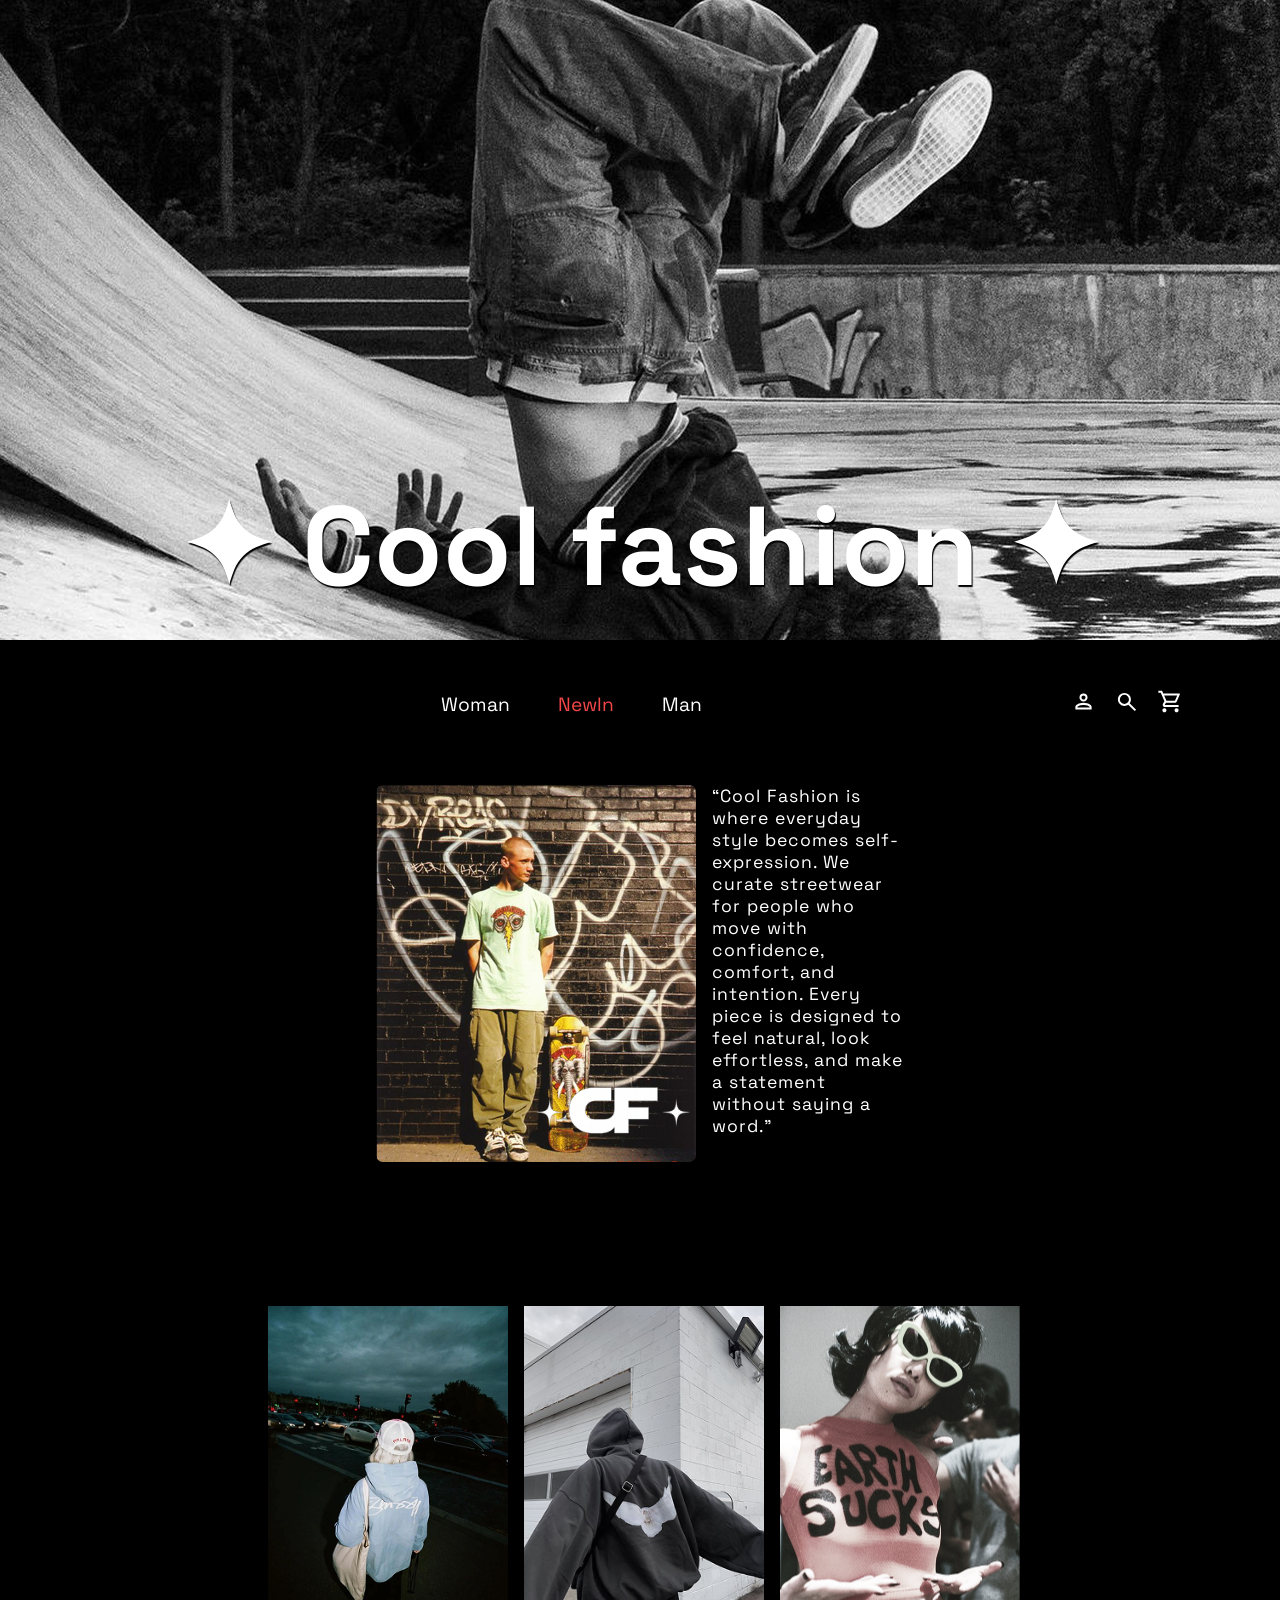
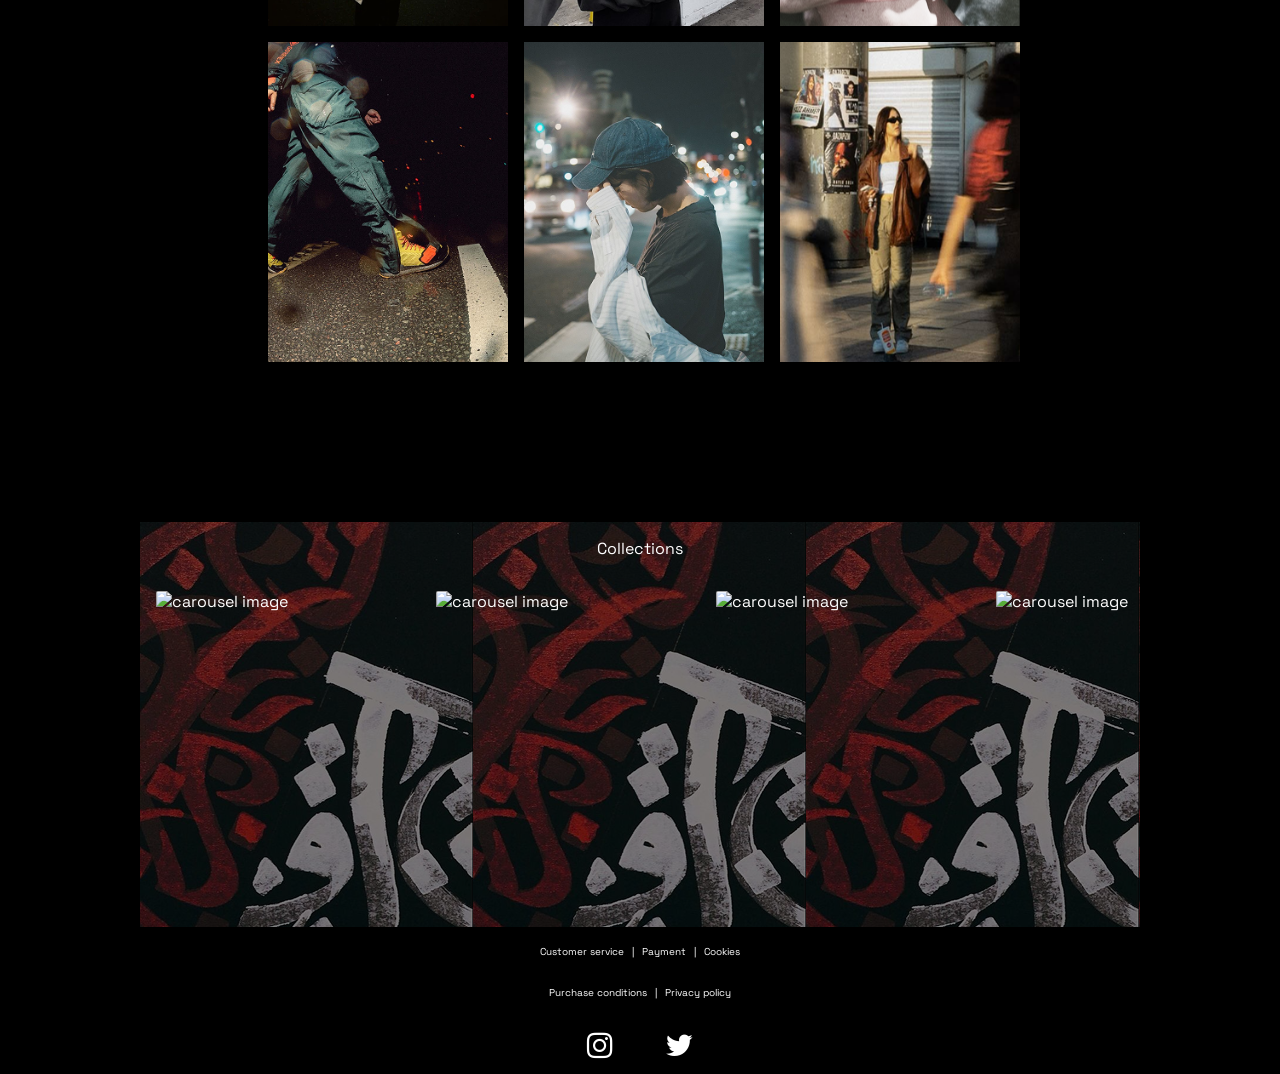
==== html/index.html @ 44884649 "Formating and final fixes" ====
<!doctype html>
<html lang="en">
  <head>
    <meta charset="UTF-8" />
    <meta name="viewport" content="width=device-width, initial-scale=1.0" />
    <link
      href="https://fonts.googleapis.com/css?family=Space Grotesk"
      rel="stylesheet"
    />
    <link
      rel="stylesheet"
      href="https://cdnjs.cloudflare.com/ajax/libs/font-awesome/4.7.0/css/font-awesome.min.css"
    />
    <link
      rel="stylesheet"
      href="https://cdnjs.cloudflare.com/ajax/libs/font-awesome/4.7.0/css/font-awesome.min.css"
    />
    <link rel="stylesheet" href="../Css/styles.css" />
    <link rel="stylesheet" href="/Css/cart.css" />
    <link rel="stylesheet" href="../Css/searchbar.css" />
    <link rel="stylesheet" href="../Css/navbarStyle.css" />
    <link rel="icon" type="image/x-icon" href="/imges/logoPage.png" />
    <script src="/js/cart.js" type="module"></script>
    <script src="../js/index.js" type="module"></script>
    <title>Cool fashion</title>
    <script src="../js/search.js" type="module"></script>
    <script src="../js/api.js" type="module"></script>
  </head>

  <body>
    <header>
      <div id="headerContainer">
        <img id="headerImg" src="../imges/image 1.png" alt="" />
        <h1>✦ Cool fashion ✦</h1>
      </div>

      <nav class="navbar">
        <div class="nav-header">
          <!--Ikonen för hamburgermeny-->
          <div class="hamburger" id="hamburger">
            <span class="bar"></span>
            <span class="bar"></span>
            <span class="bar"></span>
          </div>
        </div>

        <ul class="nav-menu" id="navMenu">
          <li><a href="#" class="nav-link" id="womanLink">Woman</a></li>
          <li><a href="#" class="nav-link" id="new-in">NewIn</a></li>
          <li><a href="#" class="nav-link" id="manLink">Man</a></li>
        
        <!--Ikoner och länkar för desktop-->
        <div class="nav-desktop">
          <a href="loginPage.html"><img src="../imges/person.svg" /></a>
          <a id="search-btn"><img src="../imges/search.svg" /></a>
          <a href="#"
            ><img id="desktop-cart" src="../imges/shopping_cart.svg"
          /></a>
        </div>

        <!--Ikoner och länkar för hamburgermeny-->
        <div class="nav-img">
          <img src="../imges/person.svg" alt="" />
          <li class="nav-item">
            <a href="loginPage.html" class="nav-link">My Account</a>
          </li>
        </div>
        <div id="search-btn-menu" class="nav-img">
          <img src="../imges/search.svg" alt="" />
          <li class="nav-item"><a href="#" class="nav-link">Search</a></li>
        </div>
        <div id="cart" class="nav-img">
          <img src="../imges/shopping_cart.svg" alt="" />
          <li class="nav-item"><a href="#" class="nav-link">Shop</a></li>
        </div>
        </ul>

        <!-- Dropdown-navigering meny (woman) -->
        <div class="dropdown-panel" id="womanDropdown">
          <button class="dropdown-close" aria-label="Stäng">✕</button>

          <div class="dropdown-columns">
            <div class="dropdown-col">
              <h4>Clothes</h4>
              <ul>
                <li><a href="category.html">T-Shirt</a></li>
                <li><a href="#"></a>Pants</li>
                <li><a href="#"></a>Sweatshirt</li>
                <li><a href="#"></a>Hoodie</li>
              </ul>
            </div>
            <div class="dropdown-col">
              <h4>Shoes</h4>
              <ul>
                <li><a href="#"></a>Boots</li>
                <li><a href="#"></a>Sneakers</li>
                <li><a href="#"></a>Loafers</li>
              </ul>
            </div>
            <div class="dropdown-col">
              <h4>Accessories</h4>
              <ul>
                <li><a href="#"></a>Headwear</li>
                <li><a href="#"></a>Bags</li>
                <li><a href="#"></a>Jewelry</li>
              </ul>
            </div>
          </div>
          <!-- Bild i dropdown -->
          <img class="dropdown-image" src="../imges/nav-woman.png" alt="" />
        </div>

        <!-- Dropdown-navigering meny (man) -->
        <div class="dropdown-panel" id="manDropdown">
          <button class="dropdown-close" aria-label="Stäng">✕</button>

          <div class="dropdown-columns">
            <div class="dropdown-col">
              <h4>Clothes</h4>
              <ul>
                <li><a href="/html/category.html">T-Shirt</a></li>
                <li><a href="#"></a>Pants</li>
                <li><a href="#"></a>Sweatshirt</li>
                <li><a href="#"></a>Hoodie</li>
              </ul>
            </div>
            <div class="dropdown-col">
              <h4>Shoes</h4>
              <ul>
                <li><a href="#"></a>Boots</li>
                <li><a href="#"></a>Sneakers</li>
                <li><a href="#"></a>Loafers</li>
              </ul>
            </div>
            <div class="dropdown-col">
              <h4>Accessories</h4>
              <ul>
                <li><a href="#"></a>Headwear</li>
                <li><a href="#"></a>Bags</li>
                <li><a href="#"></a>Jewelry</li>
              </ul>
            </div>
          </div>
          <!-- Bild i dropdown -->
          <img class="dropdown-image" src="../imges/nav-man.png" alt="" />
        </div>
      </nav>
    </header>
    <section id="cart-section">
      <div id="cart-continer">
        <button id="exit-cart">X</button>
        <div id="cart-content"></div>
        <button id="checkoutBtn">
          <a href="./shoppingcart.html">Checkout</a>
        </button>
      </div>
    </section>
    <main>
      <div id="search-modal">
        <button id="close-btn">
          <svg
            xmlns="http://www.w3.org/2000/svg"
            height="24px"
            viewBox="0 -960 960 960"
            width="24px"
            fill="#D9D9D9"
          >
            <path
              d="m256-200-56-56 224-224-224-224 56-56 224 224 224-224 56 56-224 224 224 224-56 56-224-224-224 224Z"
            />
          </svg>
        </button>
        <div id="logo-wrapper">
          <img
            id="logo1-search-img"
            src="../imges/ChatGPT Image 23 jan. 2026 12_25_24 1.png"
            alt=""
          />
          <img
            id="logo2-search-img"
            src="../imges/ChatGPT Image 23 jan. 2026 12_25_24 1.png"
            alt=""
          />
        </div>
        <div id="searchbar-container">
          <img id="search-img" src="../imges/image 33 (1).png" alt="" />
          <input id="searchbar" />
          <div id="search-result-container">
            <ul id="categorie-ul">
              <li><a href="#">T-shirt</a></li>
              <li><a href="#">Hoodie</a></li>
              <li><a href="#">Pants</a></li>
              <li><a href="#">Accessories</a></li>
              <li><a href="#">Jeans</a></li>
              <li><a href="#">Shoes</a></li>
              <li>
                <a id="search-result" href="productPage.html">Cargo Pants</a>
              </li>
            </ul>
            <ul id="api-search-results"></ul>
          </div>
        </div>
        <div id="modal-products">
          <div id="trending-product">
            <p>Trending Products</p>
            <img class="modal-img" src="../imges/Group.png" alt="" />
            <img class="modal-img" src="../imges/Group-6.png" alt="" />
          </div>
          <div id="recent-product">
            <p>Recently Viewed</p>
            <img class="modal-img" src="../imges/Group-10.png" alt="" />
            <img class="modal-img" src="../imges/Group-3.png" alt="" />
          </div>
        </div>
      </div>
      <section id="hero">
        <div id="hero-image">
          <div id="crop">
            <img src="../imges/Hero-image.png" alt="Hero Image" />
            <img
              id="accent-img"
              src="../imges/ChatGPT Image 23 jan. 2026 12_25_24 1.png"
              alt="Hero Image"
            />
          </div>
        </div>
        <div id="hero-text">
          <p>
            “Cool Fashion is where everyday style becomes self-expression. We
            curate streetwear for people who move with confidence, comfort, and
            intention. Every piece is designed to feel natural, look effortless,
            and make a statement without saying a word.”
          </p>
        </div>
      </section>
      <section id="main">
        <div id="bentoContainer">
          <img
            class="bentoImg"
            src="../imges/Group-10.png"
            alt=""
            style="grid-area: box-1"
          />
          <img
            class="bentoImg"
            src="../imges/Group-3.png"
            alt=""
            style="grid-area: box-3"
          />
          <img
            class="bentoImg"
            src="../imges/image 33 (1).png"
            alt=""
            style="grid-area: box-4"
          />
          <img
            class="bentoImg"
            src="../imges/Group-13.png"
            alt=""
            style="grid-area: box-5"
          />
          <img
            class="bentoImg"
            src="../imges/Group-6.png"
            alt=""
            style="grid-area: box-6"
          />
          <img
            class="bentoImg"
            src="../imges/Group-7.png"
            alt=""
            style="grid-area: box-7"
          />
        </div>
      </section>
    </main>
    <footer>
      <!-- karusell -->
      <div class="carousel">
        <p>Collections</p>
        <div class="carousel-gallery">
          <div class="carousel-item">
            <div>
              <img src="../imges/group-4.png" alt="carousel image" />
            </div>
          </div>
          <div class="carousel-item">
            <div>
              <img src="../imges/group-5.png" alt="carousel image" />
            </div>
          </div>
          <div class="carousel-item">
            <div>
              <img src="../imges/group-6.png" alt="carousel image" />
            </div>
          </div>
          <div class="carousel-item">
            <div>
              <img src="../imges/group-7.png" alt="carousel image" />
            </div>
          </div>
          <div class="carousel-item">
            <div>
              <img src="../imges/group-8.png" alt="carousel image" />
            </div>
          </div>
        </div>
      </div>
      <footer>
      <div id="footer-list">
        <ul>
          <li>Customer service</li>
          <p>|</p>
          <li>Payment</li>
          <p>|</p>
          <li>Cookies</li>
        </ul>
        <ul>
          <li>Purchase conditions</li>
          <p>|</p>
          <li>Privacy policy</li>
        </ul>
      </div>
      <div id="social-media">
        <button class="social-media-btn">
          <i class="fa fa-instagram"></i>
        </button>
        <button class="social-media-btn">
          <i class="fa fa-twitter"></i>
        </button>
      </div>
    </footer>
  </body>
</html>
---- Css/styles.css ----
@import url('https://fonts.googleapis.com/css2?family=Fira+Code:wght@400;700&display=swap');

* {
    font-family: space grotesk; 
}

:root {
  --bgColor: black;
  --primaryColor: white;
}

* {
    font-family: space grotesk; 
}

body {
  margin: 0;
  width: 100%;
  color: var(--primaryColor);
  background-color: var(--bgColor);
  overflow-x: hidden
}

#hero {
  margin-bottom: 4rem;
  display: flex;
  width: 100%;

  align-items: start;
  justify-content: center;
  gap: 1rem;
  padding-top: 2rem;
}
#headerImg {
  width: 100%;
  height: 20rem;
  box-sizing: border-box;
  object-fit: cover;
  display: block;
}
#headerContainer {
  margin-bottom: 1rem;
  width: 100%;
  position: relative;
  text-align: center;
}
#headerContainer > h1 {
  width: 100%;
  position: absolute;
  top: 16rem;
  left: 50%;
  transform: translate(-50%);
  font-size: 2em;
  text-shadow: 1px 2px 1px black;
  color: var(--primaryColor);
}

#headerContainer > a h1 {
  width: 100%;
  position: absolute;
  top: 16rem;
  left: 50%;
  transform: translate(-50%);
  font-size: 2em;
  text-shadow: 1px 2px 1px black;
  color: var(--primaryColor);
  cursor: pointer;
} 

#main {
  display: flex;
  justify-content: center;
  margin-bottom: 2rem;
}

#hero-image {
  display: inline-block;
}

#crop {
  position: relative;
  width: 9rem;

  overflow: hidden;
  border-radius: 7px;
}

#hero-image img {
  width: 100%;
  display: block;
}

#bentoContainer {
  margin-top: 5rem;
  margin-bottom: 5rem;
  display: grid;
  grid-template-columns: 1fr 1fr;

  gap: 1rem;
  grid-template-areas:
    "box-1 box-3"
    "box-4 box-5"
    "box-6 box-7";
  overflow: hidden;
  padding-left: 0.5rem;
}
.bentoImg {
  width: 10rem;
  height: 15rem;
  object-fit: cover;
}

#accent-img {
  position: absolute;
  top: 60%;
  left: 24%;
}

#hero-text {
  padding: 0;
  margin: 0;
  width: 9rem;
}

#hero-text p {
  padding: 0;
  margin: 0;
  font-size: 0.7rem;
}

footer {
  font-family: "Space Grotesk";
}

.carousel {
  max-width: 871px;
  background-image: url(/imges/image\ 65.png);
  object-fit: fill;
  background-size: fill;
  background-color: grey;
  background-blend-mode: multiply;
  align-content: center;
  align-items: center;
  padding: 0;
  margin-top: 3rem;
}

.carousel p {
  display: flex;
  justify-content: center;
  gap: 10px;
  cursor: pointer;
}
/* bild-karusell*/
.carousel-gallery {
  padding: 1rem;
  display: grid;
  grid-template-columns: repeat(25, 170px);
  grid-column-gap: 0.5rem;
  overflow-x: scroll;
  scrollbar-width: thin;
  scrollbar-color: var(--primaryColor) transparent;
  

  height: 100%;
  scroll-snap-type: both mandatory;
}


.carousel-item {
  scroll-snap-align: center; /* centrerar bild */
  display: inline-block;
}

.carousel-item img {
  border-radius: 2px;
  width: 150px;
  height: 200px;

}

#footer-list ul {
  display: flex;
  list-style: none;
  font-size: 10px;
  justify-content: center;
  align-items: center;
  gap: 0.5rem;
  margin: 0.5rem;
  padding: 0;
  cursor: pointer;
}

#social-media {
  display: flex;
  justify-content: center;
  align-items: center;
  gap: 2.5rem;
  padding: 0;
  margin: 0.5rem;
}

#social-media ul {
  display: flex;
  list-style: none;
  gap: 5rem;
}

.social-media-btn {
  font-size: 30px;
  background-color: black;
  border: none;
  cursor: pointer;
}

.fa.fa-instagram {
  color: white;
  background: black;
}

.fa.fa-twitter {
  color: white;
  background: black;
}
@media screen and (min-width: 376px) {
  
  #bentoContainer {
    margin-top: 5rem;
    display: grid;
    max-width: 375px;
  }
  #crop {
    width: 12rem;
  }

  #hero-text {
    width: 10rem;
  }

  #hero-text p {
    font-size: 0.9rem;
  }
}
@media screen and (min-width: 667px) {
   
  #bentoContainer {
    grid-template-columns: 1fr 1fr 1fr;
    max-width: 771px;
    gap: 1rem;
    grid-template-areas:
      "box-1 box-3 box-4"
      "box-5 box-6 box-7";
  }
  #headerImg {
  
  height: 25rem;
  
}
  #crop {
    width: 20rem;
  }

  #hero-text {
    width: 12rem;
  }

  #hero-text p {
    font-size: 1.1rem;
    letter-spacing: 1px;
  }
  #hero {
    align-items: start;
  }
  #headerContainer > h1 {
    font-size: 3em;
    top: 18rem;
    
  }
   #headerContainer > a h1 {
    font-size: 3em;
    top: 18rem;
    
  }
  .carousel-gallery {
  
  grid-template-columns: repeat(25, 17rem);
  grid-template-rows: 20rem;

}
.carousel {
  max-width: 1000px;
}
.carousel-item img {
  width:15rem;
  height: 19rem;
  
}
.bentoImg{
        width:15rem;
        height: 20rem;
    }

}

@media screen and (min-width: 875px) {
    #headerContainer > h1 {
    
    top: 25rem;
    font-size: 7rem;
    
  }
   #headerContainer > a h1 {
    
    top: 30rem;
    
  }
  #headerImg {
  height: 40rem;
  
}
  footer {
    display: flex;
    flex-direction: column;
    align-items: center;
  }
}
---- Css/cart.css ----
:root {
  --bgColor: black;
  --primaryColor: white;
  --greenBtnColor: rgb(68, 255, 0);
}
#cart-section{
    display: flex;
    position: relative;
    justify-content: end;
    width: 100%;
    padding-right: 1rem;
    box-sizing: border-box;
    margin: 0;
    color: black;
}
#cart-continer{
    color: black;
    display: none;
    gap: 1rem;
    border-radius: 7px;
    flex-direction: column;
    position: absolute;
    width: 50%;
    min-width: 250px;
    max-width: 277px;
    
    background-color: var(--primaryColor);
    z-index: 1;
    padding: 0.5rem;
    box-sizing: border-box;
}
#exit-cart{
    display: flex;
    color: black;
    border: none;
    width: 1.5rem;
    height: 1.5rem;
    border-radius: 50%;
    align-self: end;
    align-items: center;
    justify-content: center;
    background-color: transparent;
}
#exit-cart:hover{
    background-color: rgba(0, 0, 0, 0.103);
}
#checkoutBtn:hover{
   background-color: rgba(0, 0, 0, 0.144); 
}
#checkoutBtn{
    align-self: center;
    width: 10rem;
    height: 2rem;
    border-radius: 7px;
    border: none;
    color: black;

}
#cart-content{
    display: flex;
    flex-direction: column;
    min-height: 6rem;
    width: 100%;
    color: black;
    padding: 1rem 0rem;
    box-sizing: border-box;
    border-top: 1px solid var(--bgColor);
    border-bottom: 1px solid var(--bgColor);
    align-items: center;
    max-height: 367px;
    overflow-y: scroll;
}
.item-continer{
    color: black;
    flex-direction: row;
    padding: 0.5rem;
    width: 90%;
    color: black;
    box-sizing: border-box;
    align-items: center;
    gap: 0.5rem;
    border-bottom: 1px solid black;
}
.delete-item{
    color: black;
    margin-left: auto;
}
.item-title{
    color: black;
    width: 77px;
    font-family: 'Times New Roman', Times, serif;
}
.item-price{
    color: black;
    font-family: 'Times New Roman', Times, serif;
}
.item-img{
    width: 2rem;
    border-radius: 2px;
}
---- Css/searchbar.css ----
input:focus {
  outline: none;
}

#searchbar-container {
  display: flex;
  width: 100%;
  max-width: 600px;
  margin: 0 auto;
  justify-content: center;
  box-sizing: border-box;
  overflow: hidden;
}

#searchbar {
  width: 60%;
  box-sizing: border-box;
  padding: 5px;
  font-size: 16px;
  border: 1px solid #ccc;
  border-radius: 4px;
  box-shadow: 0 12px 12px rgba(0, 0, 0, 0.1);
}

#search-modal {
  position: absolute;
  box-sizing: border-box;
  top: 315px;
  left: 0;
  width: 100%;
  height: 700px;
  background-color: black;
  box-shadow: 0 4px 12px rgba(0, 0, 0, 0.1);
  z-index: 100;
  display: none;
  border-radius: 8px;
  overflow: hidden;
}

#search-modal.show {
  display: block;
}

.modal-img {
  width: 11rem;
  box-shadow: 0 4px 12px rgba(0, 0, 0, 0.1);
}

#modal-products {
  display: flex;
  gap: 2rem;
  justify-content: center;
}

#trending-product,
#recent-product {
  display: flex;
  flex-direction: column;
  align-items: center;
  justify-content: center;
  gap: 2rem;
  width: 14rem;
}

#trending-product p,
#recent-product p {
  margin-bottom: 0;
  font-size: 1.3rem;
}

#search-btn {
  z-index: 101;
  background-color: transparent;
  border: 1px solid transparent;
}

#search-btn img {
  width: 1.6rem;
}

#search-result-container {
  position: absolute;
  margin-top: 30px;
  border: 1px solid rgba(0, 0, 0, 0.1);
  width: 60%;
  max-width: 359px;
  backdrop-filter: blur(10px);
}

#categorie-ul,
#api-search-results {
  margin: 0;
  padding: 0;
  list-style-type: none;
}

#categorie-ul li {
  display: none;
}

#categorie-ul li a,
#api-search-results li a {
  margin-top: -2px;
  padding: 0.5rem;
  text-decoration: none;
  font-size: 1rem;
  color: white;
  display: block;
  box-sizing: border-box;
}

#search-img {
  position: absolute;
  box-sizing: border-box;
  top: 0;
  z-index: -1;
  max-width: 467px;
  opacity: 0.3;
}

#logo-wrapper {
  position: relative;
  max-width: 1000px; /* Samma bredd som din huvudlayout */
  margin: 0 auto;
}

#logo1-search-img {
  position: absolute;
  left: 800px;
  top: 200px;
}

#logo2-search-img {
  position: absolute;
  right: 800px;
  top: 200px;
}

#close-btn {
  background-color: transparent;
  border: 1px solid transparent;
  border-radius: 25px;
  font-size: 2rem;
}

@media screen and (min-width: 376px) {
}

@media screen and (min-width: 667px) {
  #search-modal {
    top: 400px;
  }
}

@media screen and (min-width: 875px) {
  #search-modal {
    top: 600px;
  }
}

@media (max-width: 1024px) {
  #recent-product {
    display: none;
  }
}
---- Css/navbarStyle.css ----
/* --- NAVBAR --- */
.navbar {
   display: flex;
   flex-direction: column;
   align-items: flex-start;
   background-color: black;
   color: white;
   position: relative; 
} 

.nav-header {
    width: 100%;
    display: flex;
    justify-content: space-between;
    align-items: center;
}

/* --- HAMBURGER ---*/
.hamburger {
    display: flex;
    flex-direction: column;
    cursor: pointer;
    z-index: 50;
    padding: 8px;
    width: 40px;
    height: 40px;
    justify-content: center;
    align-items: flex-start;
    margin-bottom: 2rem;
}

.bar {
    width: 25px;
    height: 3px;
    background-color: white;
    margin: 4px 0;
    transition: 0.3s;
}

/*linjerna i ham-ikonen roterar och 
bildar ett kryss när man klickar */
.hamburger.active .bar:nth-child(1) { 
    transform: translateY(11px) rotate(45deg); 
}
.hamburger.active .bar:nth-child(2) { 
    opacity: 0; /*Linjen döljs*/
}
.hamburger.active .bar:nth-child(3) { 
    transform: translateY(-11px) rotate(-45deg); 
}

/* --- Mobile Nav Meny --- */
.nav-menu {
    position: absolute;
    top: 30%;
    left: 0;
    z-index: 100;
    height: 35vh; 
    max-width: 200px; 
    
    background-color: rgba(0, 0, 0, 0.95);
    display: flex;
    flex-direction: column;
    align-items: flex-start;

    padding: 1.5rem 1rem;
    gap: 1rem;
    transform: translateX(-100%);
    opacity: 0;
    transition: transform 0.4s ease, opacity 0.4s ease;
    pointer-events: none;
}

/*Växla mellan dold och synlig meny*/
.nav-menu.active {
    transform: translateX(0);
    opacity: 1;
    pointer-events: all;
}

li {
    list-style: none;
    font-family: 'Space Grotesk', sans-serif;
}

#new-in {
    color: rgb(245, 71, 71);
}

.nav-link {
    color: white;
    text-decoration: none;
    font-size: 0.9rem;
    display: block;
}

/* Ikoner mobil */
.nav-img {
    display: flex;
    width: 100%;
    height: auto;
    gap: 0.5rem;
}

/* Ikoner desktop - dold på mobil */
.nav-desktop {
    display: none;
}

/* ===================== DROPDOWN PANEL ===================== */
.dropdown-panel {
    display: none; 
    position: absolute;
    top: 85%;
    background-color: black;
    border: 1.5px solid #333;
    z-index: 200;
    padding: 1.8rem 2.5rem;
    opacity: 0;
    pointer-events: none;
    transition: transform 0.3s ease, opacity 0.3s ease;
}

.dropdown-panel.open {
    opacity: 1;
    pointer-events: all;
}

.dropdown-close {
    position: absolute;
    top: 1rem;
    left: 1rem;
    background-color: black;
    border: none;
    color: white;
    font-size: 1.2rem;
    cursor: pointer;
    line-height: 1;
    padding: 0.2rem 0.4rem;
}

.dropdown-close:hover { 
    color: red;
    background-color: black;
}

.dropdown-columns {
    display: flex;
    font-family: 'Space Grotesk', sans-serif;
}

.dropdown-col h4 {
    font-size: 0.85rem;
    font-weight: 600;
    margin-bottom: 0.8rem;
    text-transform: uppercase;
    color: #fff;
    cursor: pointer;
}

.dropdown-col ul {
    list-style: none;
    display: flex;
    flex-direction: column;
    gap: 0.4rem;
    cursor: pointer;
}

.dropdown-col ul li a {
    color: #ccc;
    text-decoration: none;
    font-size: 0.85rem;
    transition: color 0.2s;
}

.dropdown-col ul li a:hover { 
    color: white; 
}

/* Bild i dropdown */
.dropdown-image {
    margin-left: auto;
    width: 200px;
    height: 180px;
    width: fit-content;
    object-position: top;
}

@media screen and (min-width: 667px) {
    .navbar {
        flex-direction: row;
        justify-content: space-between;
        align-items: center;
        padding: 1rem 2rem;
        position: relative; /*för dropdown*/
    }

    .hamburger {
        display: none;
    }

    /*Nollställer värden från mobil-version. Nödvändigt!*/
    .nav-menu {
        position: static;
        top: auto;
        left: auto;
        height: auto;
        width: auto;
        max-width: none;
        padding: 0;
        gap: 1.3rem;
        transform: none;
        opacity: 1;
        pointer-events: all;
        flex-direction: row;
        align-items: center;
        background: transparent;;
    }

    .nav-link {
        font-size: 1.1rem;
    }

    .nav-link:hover {
        background-color: grey;
        border-radius: 10%;
        padding: 0.01rem;
    }

    .dropdown-panel {
        display: flex;  
        align-items: flex-start;
        left: 8%;
        transform: translateY(-50%); 
        width: 550px;
    }

    /* NYTTT För att behålla panelen i rätt storlek 
    vid responsivitet*/
     .dropdown-panel.open {
        transform: translateY(-2%) translateX(-0%);
    }

    /* Bild i dropdown */
    .dropdown-image {
      height: 150px;
      width: fit-content;
    }

    /* Woman-länken markeras när dropdown är öppen */
    .nav-link.woman-active {
        text-decoration: underline;
        text-underline-offset: 4px;
    }
      
    .nav-desktop {
        display: flex;
        margin-left: 25vw;
        margin-right: 5vw;
        gap: 1rem;
    }

    a img {
        width: 27px;
    }

    a img:hover {
        cursor: pointer;
        background-color: grey;
        border-radius: 40%;
    }
    
    .nav-img {
        display: none;    
    }
}

    @media screen and (min-width: 992px) {

    .nav-menu { 
        gap: 3rem; 
    }

    .nav-link {
        font-size: 1.2rem;
        transition: color 0.3s ease;
    }

    .dropdown-panel {
        left: 50%;
        width: 700px;        /* fast bredd */
        max-width: 700px;    /* slutar växa här */
        transform: translateX(-50%) translateY(-10px);
    }

    .dropdown-panel.open {
        transform: translateX(-50%) translateY(0);
    }
}
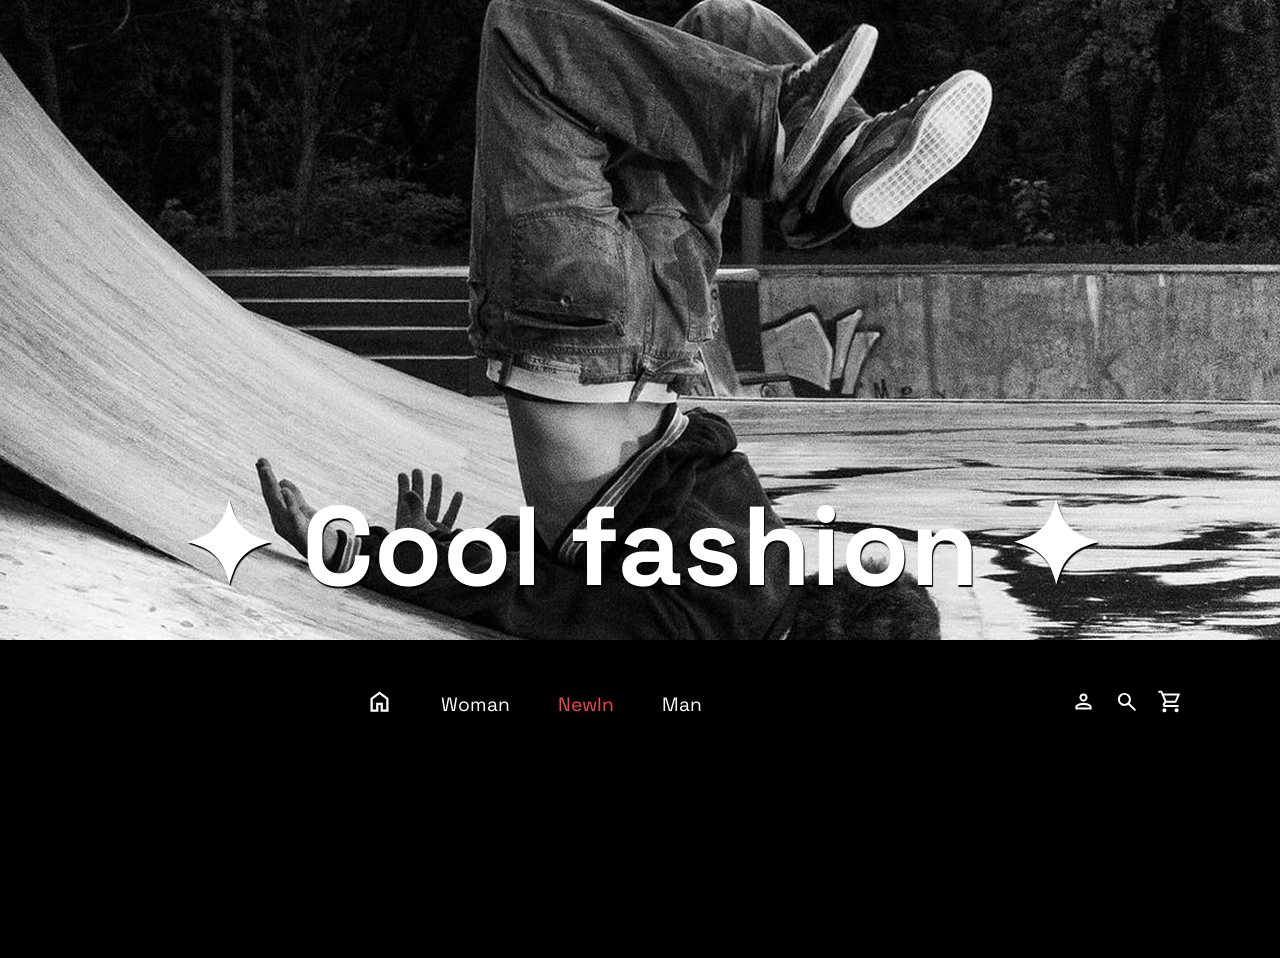
==== commit 41075258: "getting updates" ====
--- a/html/index.html
+++ b/html/index.html
@@ -34,6 +34,161 @@
         <h1>✦ Cool fashion ✦</h1>
       </div>
 
+        <nav class="navbar">
+             <div class="nav-header">
+                  <!--Ikonen för hamburgermeny-->
+                 <div class="hamburger" id="hamburger">
+                     <span class="bar"></span>
+                     <span class="bar"></span>
+                     <span class="bar"></span>
+                 </div>
+             </div>
+
+             <ul class="nav-menu" id="navMenu">
+                <a href="index.html"><img src="../imges/home.svg"></a>
+                 <li><a href="#" class="nav-link" id="womanLink">Woman</a></li>
+                 <li><a href="#" class="nav-link" id="new-in">NewIn</a></li>
+                 <li><a href="#" class="nav-link" id="manLink">Man</a></li>
+
+                 <!--Ikoner och länkar för desktop-->
+                 <div class="nav-desktop">
+
+                     <a href="loginPage.html"><img src="../imges/person.svg"></a>                                    
+                     <a id="search-btn"><img src="../imges/search.svg"></a>
+                     <a href="#"><img id = "desktop-cart" src="../imges/shopping_cart.svg"></a>
+                 </div>
+
+                 <!--Ikoner och länkar för hamburgermeny-->
+                 <div class="nav-img">
+                     <img src="../imges/person.svg" alt="">
+                     <li class="nav-item"><a href="loginPage.html" class="nav-link">My Account</a></li>
+                 </div>
+                 <div id="search-btn-menu" class="nav-img">
+                     <img src="../imges/search.svg" alt="">
+                     <li class="nav-item"><a href="#" class="nav-link">Search</a></li>
+                 </div>
+                 <div id="cart" class="nav-img">
+                     <img src="../imges/shopping_cart.svg" alt="">
+                     <li class="nav-item"><a href="#" class="nav-link">Shop</a></li>
+                 </div>
+             </ul>
+
+             <!-- Dropdown-navigering meny (woman) -->
+             <div class="dropdown-panel" id="womanDropdown">
+                 <button class="dropdown-close" aria-label="Stäng">✕</button>
+
+                 <div class="dropdown-columns">
+                     <div class="dropdown-col">
+                         <h4>Clothes</h4>
+                         <ul>
+                             <li><a href="#""></a>T-Shirt</li>
+                             <li><a href="#"></a>Pants</li>
+                             <li><a href="#"></a>Sweatshirt</li>
+                             <li><a href="#"></a>Hoodie</li>
+                         </ul>
+                     </div>
+                     <div class="dropdown-col">
+                         <h4>Shoes</h4>
+                         <ul>
+                             <li><a href="#"></a>Boots</li>
+                             <li><a href="#"></a>Sneakers</li>
+                             <li><a href="#"></a>Loafers</li>
+                         </ul>
+                     </div>
+                     <div class="dropdown-col">
+                         <h4>Accessories</h4>
+                         <ul>
+                             <li><a href="#"></a>Headwear</li>
+                             <li><a href="#"></a>Bags</li>
+                             <li><a href="#"></a>Jewelry</li>
+                         </ul>
+                     </div>
+                 </div>
+                 <!-- Bild i dropdown -->
+                 <img class="dropdown-image" src="../imges/nav-woman.png" alt="">
+             </div>
+
+             <!-- Dropdown-navigering meny (man) -->
+             <div class="dropdown-panel" id="manDropdown">
+                 <button class="dropdown-close" aria-label="Stäng">✕</button>
+
+                 <div class="dropdown-columns">
+                     <div class="dropdown-col">
+                         <h4>Clothes</h4>
+                         <ul>
+                             <li><a href="category.html">T-Shirt</a></li>
+                             <li><a href="#"></a>Pants</li>
+                             <li><a href="#"></a>Sweatshirt</li>
+                             <li><a href="#"></a>Hoodie</li>
+                         </ul>
+                     </div>
+                     <div class="dropdown-col">
+                         <h4>Shoes</h4>
+                         <ul>
+                             <li><a href="#"></a>Boots</li>
+                             <li><a href="#"></a>Sneakers</li>
+                             <li><a href="#"></a>Loafers</li>
+                         </ul>
+                     </div>
+                     <div class="dropdown-col">
+                         <h4>Accessories</h4>
+                         <ul>
+                             <li><a href="#"></a>Headwear</li>
+                             <li><a href="#"></a>Bags</li>
+                             <li><a href="#"></a>Jewelry</li>
+                         </ul>
+                     </div>
+                 </div>
+                 <!-- Bild i dropdown -->
+                 <img class="dropdown-image" src="../imges/nav-man.png" alt="">
+             </div>
+         </div>
+     </nav>   
+ </header>
+ <section id="cart-section">
+    <div id="cart-continer">
+    <button id="exit-cart">X</button>
+    <div id="cart-content">
+
+    </div>
+    <button id="checkoutBtn">Checkout</button>
+    </div>
+</section>
+    <main>
+        <div id="search-modal">
+            <button id="close-btn"><svg xmlns="http://www.w3.org/2000/svg" height="24px" viewBox="0 -960 960 960" width="24px" fill="#D9D9D9"><path d="m256-200-56-56 224-224-224-224 56-56 224 224 224-224 56 56-224 224 224 224-56 56-224-224-224 224Z"/></svg></button>
+            <div id="logo-wrapper">
+                    <img id="logo1-search-img" src="../imges/ChatGPT Image 23 jan. 2026 12_25_24 1.png" alt=""/>
+                    <img id="logo2-search-img" src="../imges/ChatGPT Image 23 jan. 2026 12_25_24 1.png" alt=""/>
+                </div>
+            <div id="searchbar-container">
+                <img id="search-img" src="../imges/image 33 (1).png" alt=""/>
+                <input id="searchbar">
+                <div id="search-result-container">
+                    <ul id="categorie-ul">
+                        <li><a href="#">T-shirt</a></li>
+                        <li><a href="#">Hoodie</a></li>
+                        <li><a href="#">Pants</a></li>
+                        <li><a href="#">Accessories</a></li>
+                        <li><a href="#">Jeans</a></li>
+                        <li><a href="#">Shoes</a></li>
+                        <li><a id = "search-result" href="productPage.html">Cargo Pants</a></li>
+                    </ul>
+                    <ul id="api-search-results"></ul>
+                </div>
+            </div>
+            <div id="modal-products">
+                <div id="trending-product">
+                    <p>Trending Products</p>
+                    <img class="modal-img" src="../imges/Group.png" alt="">
+                    <img class="modal-img" src="../imges/Group-6.png" alt="">
+                </div>
+                <div id="recent-product">
+                    <p>Recently Viewed</p>
+                    <img class="modal-img" src="../imges/Group-10.png" alt="">
+                    <img class="modal-img" src="../imges/Group-3.png" alt="">
+                </div>
+            </div>
       <nav class="navbar">
         <div class="nav-header">
           <!--Ikonen för hamburgermeny-->
--- a/Css/cart.css
+++ b/Css/cart.css
@@ -98,3 +98,8 @@
     width: 2rem;
     border-radius: 2px;
 }
+
+#checkoutBtn a {
+  text-decoration: none;
+  color: black;
+}
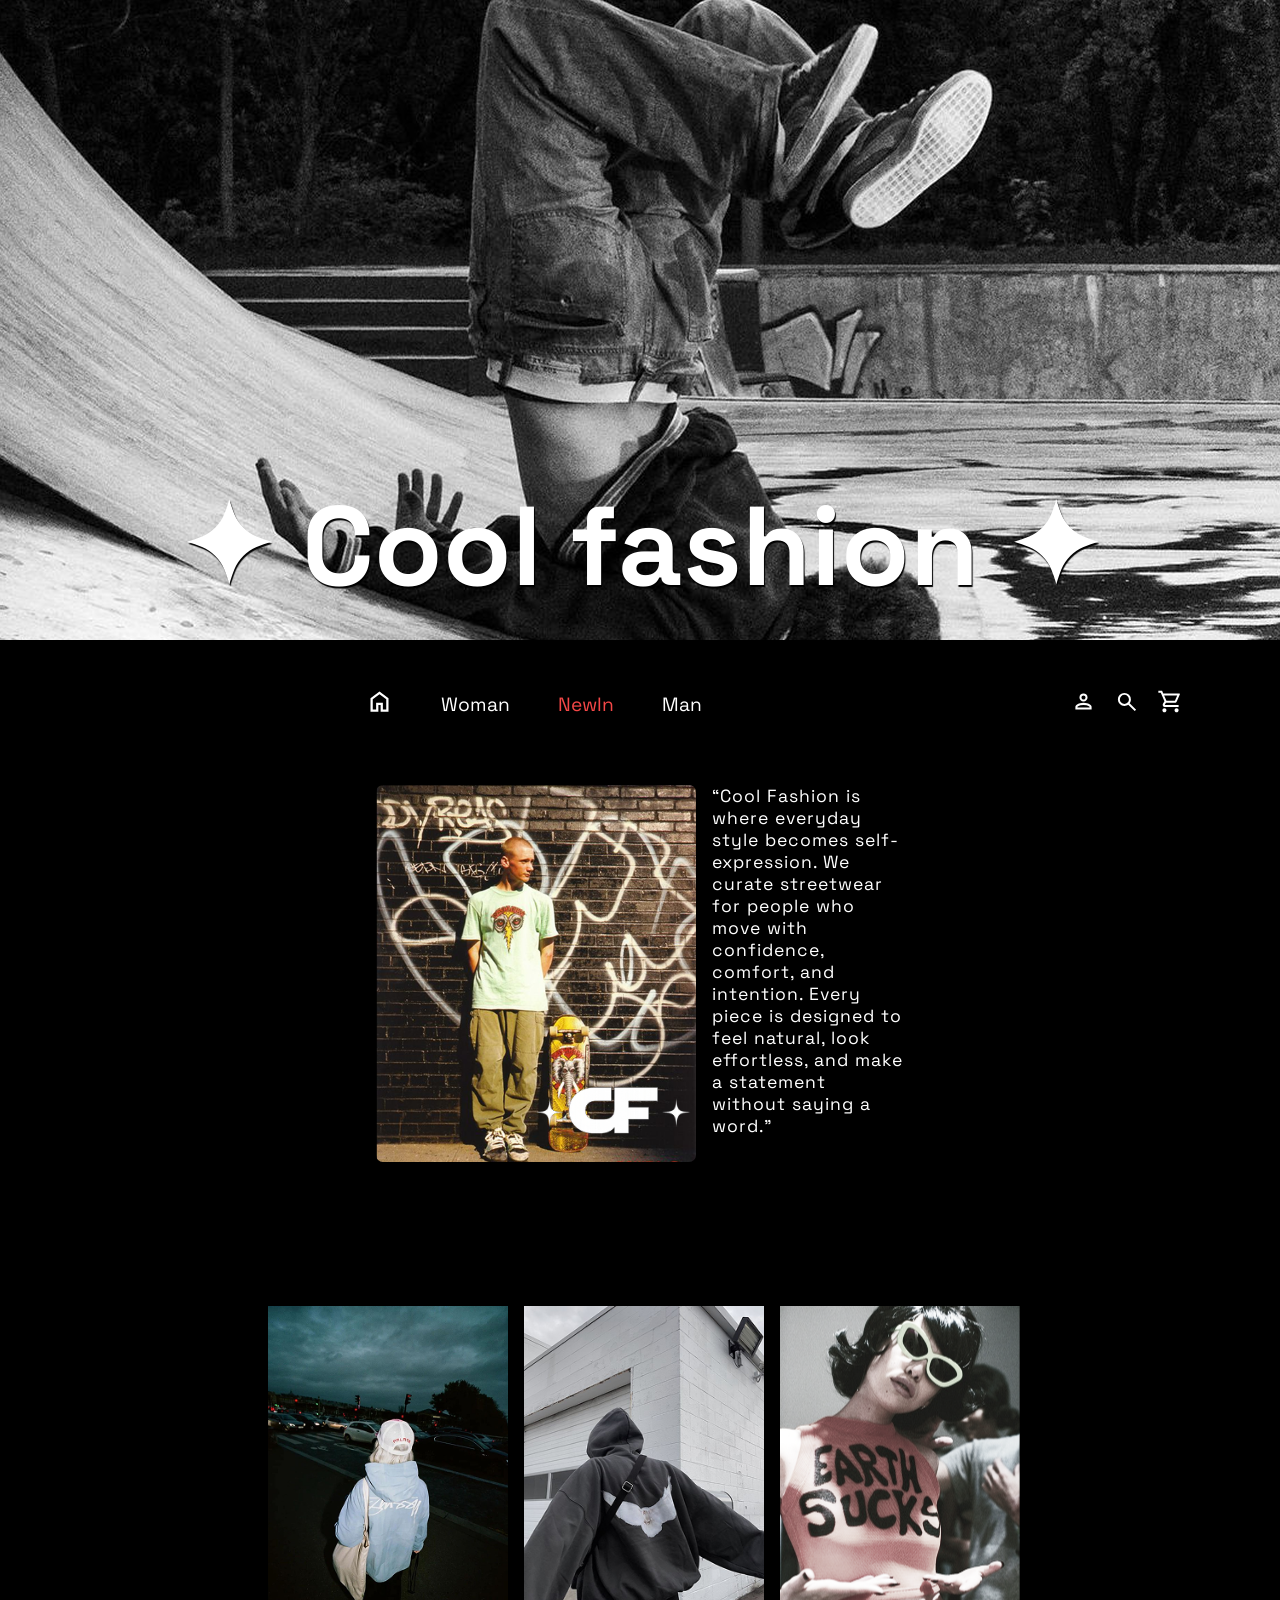
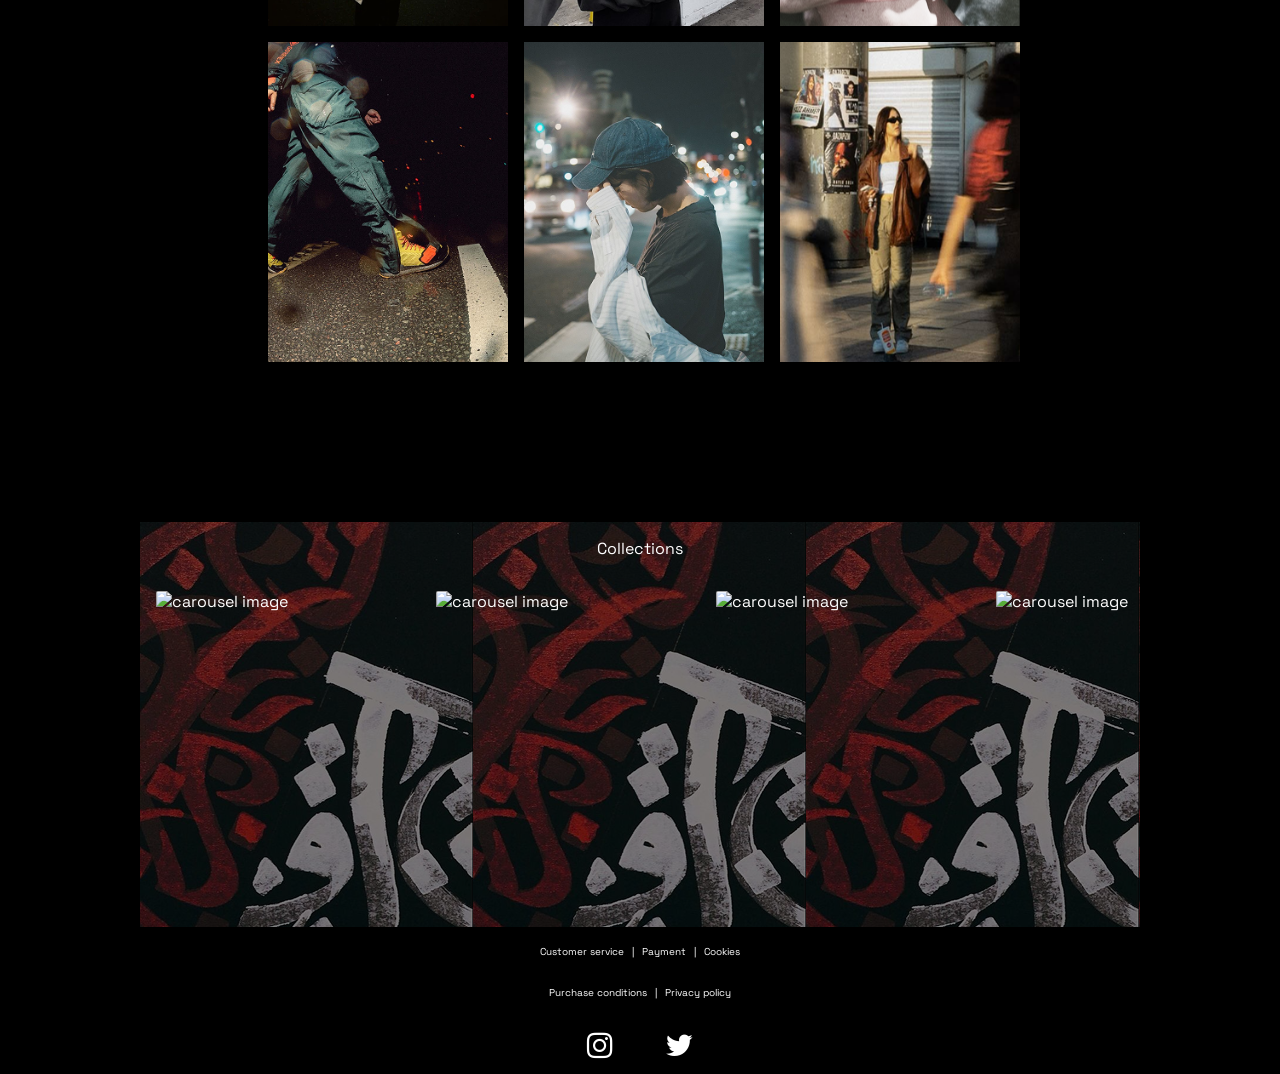
==== commit 80db370c: "updates on html-pages" ====
--- a/html/index.html
+++ b/html/index.html
@@ -1,489 +1,353 @@
 <!doctype html>
-<html lang="en">
-  <head>
-    <meta charset="UTF-8" />
-    <meta name="viewport" content="width=device-width, initial-scale=1.0" />
-    <link
-      href="https://fonts.googleapis.com/css?family=Space Grotesk"
-      rel="stylesheet"
-    />
-    <link
-      rel="stylesheet"
-      href="https://cdnjs.cloudflare.com/ajax/libs/font-awesome/4.7.0/css/font-awesome.min.css"
-    />
-    <link
-      rel="stylesheet"
-      href="https://cdnjs.cloudflare.com/ajax/libs/font-awesome/4.7.0/css/font-awesome.min.css"
-    />
-    <link rel="stylesheet" href="../Css/styles.css" />
-    <link rel="stylesheet" href="/Css/cart.css" />
-    <link rel="stylesheet" href="../Css/searchbar.css" />
-    <link rel="stylesheet" href="../Css/navbarStyle.css" />
-    <link rel="icon" type="image/x-icon" href="/imges/logoPage.png" />
-    <script src="/js/cart.js" type="module"></script>
-    <script src="../js/index.js" type="module"></script>
-    <title>Cool fashion</title>
-    <script src="../js/search.js" type="module"></script>
-    <script src="../js/api.js" type="module"></script>
-  </head>
-
-  <body>
-    <header>
-      <div id="headerContainer">
-        <img id="headerImg" src="../imges/image 1.png" alt="" />
-        <h1>✦ Cool fashion ✦</h1>
-      </div>
-
-        <nav class="navbar">
-             <div class="nav-header">
-                  <!--Ikonen för hamburgermeny-->
-                 <div class="hamburger" id="hamburger">
-                     <span class="bar"></span>
-                     <span class="bar"></span>
-                     <span class="bar"></span>
-                 </div>
-             </div>
-
-             <ul class="nav-menu" id="navMenu">
-                <a href="index.html"><img src="../imges/home.svg"></a>
-                 <li><a href="#" class="nav-link" id="womanLink">Woman</a></li>
-                 <li><a href="#" class="nav-link" id="new-in">NewIn</a></li>
-                 <li><a href="#" class="nav-link" id="manLink">Man</a></li>
-
-                 <!--Ikoner och länkar för desktop-->
-                 <div class="nav-desktop">
-
-                     <a href="loginPage.html"><img src="../imges/person.svg"></a>                                    
-                     <a id="search-btn"><img src="../imges/search.svg"></a>
-                     <a href="#"><img id = "desktop-cart" src="../imges/shopping_cart.svg"></a>
-                 </div>
-
-                 <!--Ikoner och länkar för hamburgermeny-->
-                 <div class="nav-img">
-                     <img src="../imges/person.svg" alt="">
-                     <li class="nav-item"><a href="loginPage.html" class="nav-link">My Account</a></li>
-                 </div>
-                 <div id="search-btn-menu" class="nav-img">
-                     <img src="../imges/search.svg" alt="">
-                     <li class="nav-item"><a href="#" class="nav-link">Search</a></li>
-                 </div>
-                 <div id="cart" class="nav-img">
-                     <img src="../imges/shopping_cart.svg" alt="">
-                     <li class="nav-item"><a href="#" class="nav-link">Shop</a></li>
-                 </div>
+ <html lang="en">
+   <head>
+     <meta charset="UTF-8"/>
+     <meta name="viewport" content="width=device-width, initial-scale=1.0"/>
+     
+     <link href="https://fonts.googleapis.com/css?family=Space Grotesk" rel="stylesheet"/>
+     <link href="https://cdnjs.cloudflare.com/ajax/libs/font-awesome/4.7.0/css/font-awesome.min.css" rel="stylesheet"/>
+     <link href="https://cdnjs.cloudflare.com/ajax/libs/font-awesome/4.7.0/css/font-awesome.min.css" rel="stylesheet"/>
+    
+     <link rel="stylesheet" href="/Css/styles.css" />
+     <link rel="stylesheet" href="/Css/cart.css" />
+     <link rel="stylesheet" href="/Css/searchbar.css" />
+     <link rel="stylesheet" href="/Css/navbarStyle.css" />
+     <link rel="icon" type="image/x-icon" href="/imges/logoPage.png" />
+     
+     <script src="/js/cart.js" type="module"></script>
+     <script src="/js/index.js" type="module"></script>
+     <script src="/js/search.js" type="module"></script>
+     <script src="/js/api.js" type="module"></script>
+
+     <title>Cool fashion</title>
+   </head>
+
+   <body>
+     <header>
+       <div id="headerContainer">
+         <img id="headerImg" src="../imges/image 1.png" alt="" />
+         <h1>✦ Cool fashion ✦</h1>
+       </div>
+
+       <!----- Navigerings-sektionen ---->
+
+       <nav class="navbar">
+         <div class="nav-header">
+          <!--Ikonen för hamburgermeny-->
+           <div class="hamburger" id="hamburger">
+             <span class="bar"></span>
+             <span class="bar"></span>
+             <span class="bar"></span>
+           </div>
+         </div>
+
+         <ul class="nav-menu" id="navMenu">
+           <a href="/html/index.html"><img src="../imges/home.svg"></a>
+           <li><a href="#" class="nav-link" id="womanLink">Woman</a></li>
+           <li><a href="#" class="nav-link" id="new-in">NewIn</a></li>
+           <li><a href="#" class="nav-link" id="manLink">Man</a></li>
+        
+           <!--Ikoner och länkar för desktop-->
+           <div class="nav-desktop">
+             <a href="loginPage.html"><img src="../imges/person.svg" /></a>
+             <a id="search-btn"><img src="../imges/search.svg" /></a>
+             <a href="#"><img id="desktop-cart" src="../imges/shopping_cart.svg"/></a>
+           </div>
+
+           <!--Ikoner och länkar för hamburgermeny-->
+           <div class="nav-img">
+             <img src="../imges/person.svg" alt="" />
+             <li class="nav-item"><a href="loginPage.html" class="nav-link">My Account</a></li>
+           </div>
+          
+           <div id="search-btn-menu" class="nav-img">
+             <img src="../imges/search.svg" alt="" />
+             <li class="nav-item"><a href="#" class="nav-link">Search</a></li>
+           </div>
+        
+           <div id="cart" class="nav-img">
+             <img src="../imges/shopping_cart.svg" alt="" />
+             <li class="nav-item"><a href="#" class="nav-link">Shop</a></li>
+           </div>
+         </ul>
+
+         <!-- Dropdown-panel (woman) -->
+         <div class="dropdown-panel" id="womanDropdown">
+           <button class="dropdown-close" aria-label="Stäng">✕</button>
+
+           <div class="dropdown-columns">
+             <div class="dropdown-col">
+               <h4>Clothes</h4>
+               <ul>
+                 <li><a href="category.html">T-Shirt</a></li>
+                 <li><a href="#"></a>Pants</li>
+                 <li><a href="#"></a>Sweatshirt</li>
+                 <li><a href="#"></a>Hoodie</li>
+               </ul>
+             </div>
+             
+             <div class="dropdown-col">
+               <h4>Shoes</h4>
+               <ul>
+                 <li><a href="#"></a>Boots</li>
+                 <li><a href="#"></a>Sneakers</li>
+                 <li><a href="#"></a>Loafers</li>
+               </ul>
+             </div>
+            
+             <div class="dropdown-col">
+               <h4>Accessories</h4>
+               <ul>
+                 <li><a href="#"></a>Headwear</li>
+                 <li><a href="#"></a>Bags</li>
+                 <li><a href="#"></a>Jewelry</li>
+               </ul>
+             </div>
+           </div>
+            
+           <!-- Bild i dropdown -->
+           <img class="dropdown-image" src="../imges/nav-woman.png" alt="" />
+         </div>
+
+         <!-- Dropdown-panel (man) -->
+         <div class="dropdown-panel" id="manDropdown">
+           <button class="dropdown-close" aria-label="Stäng">✕</button>
+
+           <div class="dropdown-columns">
+             <div class="dropdown-col">
+               <h4>Clothes</h4>
+               <ul>
+                 <li><a href="/html/category.html">T-Shirt</a></li>
+                 <li><a href="#"></a>Pants</li>
+                 <li><a href="#"></a>Sweatshirt</li>
+                 <li><a href="#"></a>Hoodie</li>
+               </ul>
+             </div>
+             
+             <div class="dropdown-col">
+               <h4>Shoes</h4>
+               <ul>
+                 <li><a href="#"></a>Boots</li>
+                 <li><a href="#"></a>Sneakers</li>
+                 <li><a href="#"></a>Loafers</li>
+               </ul>
+             </div>
+             
+             <div class="dropdown-col">
+               <h4>Accessories</h4>
+               <ul>
+                 <li><a href="#"></a>Headwear</li>
+                 <li><a href="#"></a>Bags</li>
+                 <li><a href="#"></a>Jewelry</li>
+               </ul>
+             </div>
+           </div>
+           
+           <!-- Bild i dropdown -->
+           <img class="dropdown-image" src="../imges/nav-man.png" alt="" />
+         </div>
+       </nav>
+     </header>
+    
+     
+     <!-- Gör varukorgen aktiv på alla sidor -->
+     <section id="cart-section">
+       <div id="cart-continer">
+         <button id="exit-cart">X</button>
+         <div id="cart-content"></div>
+         <button id="checkoutBtn"><a href="./shoppingcart.html">Checkout</a></button>
+       </div>
+     </section>
+    
+
+     <main>
+
+       <!---- Aktiverar specifik produkt i SÖK-funktionen  --> 
+       <div id="search-modal">
+         <button id="close-btn">
+           <svg
+             xmlns="http://www.w3.org/2000/svg"
+             height="24px"
+             viewBox="0 -960 960 960"
+             width="24px"
+             fill="#D9D9D9"
+             >
+             <path d="m256-200-56-56 224-224-224-224 56-56 224 224 224-224 56 56-224 224 224 224-56 56-224-224-224 224Z"/>
+           </svg>
+         </button>
+        
+         <div id="logo-wrapper">
+           <img
+             id="logo1-search-img"
+             src="../imges/ChatGPT Image 23 jan. 2026 12_25_24 1.png"
+             alt=""
+           />
+           <img
+             id="logo2-search-img"
+             src="../imges/ChatGPT Image 23 jan. 2026 12_25_24 1.png"
+             alt=""
+           />
+         </div>
+        
+         <div id="searchbar-container">
+           <img id="search-img" src="../imges/image 33 (1).png" alt="" />
+           <input id="searchbar" />
+           <div id="search-result-container">
+             <ul id="categorie-ul">
+               <li><a href="#">T-shirt</a></li>
+               <li><a href="#">Hoodie</a></li>
+               <li><a href="#">Pants</a></li>
+               <li><a href="#">Accessories</a></li>
+               <li><a href="#">Jeans</a></li>
+               <li><a href="#">Shoes</a></li>
+               <li><a id="search-result" href="productPage.html">Cargo Pants</a></li>
              </ul>
-
-             <!-- Dropdown-navigering meny (woman) -->
-             <div class="dropdown-panel" id="womanDropdown">
-                 <button class="dropdown-close" aria-label="Stäng">✕</button>
-
-                 <div class="dropdown-columns">
-                     <div class="dropdown-col">
-                         <h4>Clothes</h4>
-                         <ul>
-                             <li><a href="#""></a>T-Shirt</li>
-                             <li><a href="#"></a>Pants</li>
-                             <li><a href="#"></a>Sweatshirt</li>
-                             <li><a href="#"></a>Hoodie</li>
-                         </ul>
-                     </div>
-                     <div class="dropdown-col">
-                         <h4>Shoes</h4>
-                         <ul>
-                             <li><a href="#"></a>Boots</li>
-                             <li><a href="#"></a>Sneakers</li>
-                             <li><a href="#"></a>Loafers</li>
-                         </ul>
-                     </div>
-                     <div class="dropdown-col">
-                         <h4>Accessories</h4>
-                         <ul>
-                             <li><a href="#"></a>Headwear</li>
-                             <li><a href="#"></a>Bags</li>
-                             <li><a href="#"></a>Jewelry</li>
-                         </ul>
-                     </div>
-                 </div>
-                 <!-- Bild i dropdown -->
-                 <img class="dropdown-image" src="../imges/nav-woman.png" alt="">
-             </div>
-
-             <!-- Dropdown-navigering meny (man) -->
-             <div class="dropdown-panel" id="manDropdown">
-                 <button class="dropdown-close" aria-label="Stäng">✕</button>
-
-                 <div class="dropdown-columns">
-                     <div class="dropdown-col">
-                         <h4>Clothes</h4>
-                         <ul>
-                             <li><a href="category.html">T-Shirt</a></li>
-                             <li><a href="#"></a>Pants</li>
-                             <li><a href="#"></a>Sweatshirt</li>
-                             <li><a href="#"></a>Hoodie</li>
-                         </ul>
-                     </div>
-                     <div class="dropdown-col">
-                         <h4>Shoes</h4>
-                         <ul>
-                             <li><a href="#"></a>Boots</li>
-                             <li><a href="#"></a>Sneakers</li>
-                             <li><a href="#"></a>Loafers</li>
-                         </ul>
-                     </div>
-                     <div class="dropdown-col">
-                         <h4>Accessories</h4>
-                         <ul>
-                             <li><a href="#"></a>Headwear</li>
-                             <li><a href="#"></a>Bags</li>
-                             <li><a href="#"></a>Jewelry</li>
-                         </ul>
-                     </div>
-                 </div>
-                 <!-- Bild i dropdown -->
-                 <img class="dropdown-image" src="../imges/nav-man.png" alt="">
-             </div>
-         </div>
-     </nav>   
- </header>
- <section id="cart-section">
-    <div id="cart-continer">
-    <button id="exit-cart">X</button>
-    <div id="cart-content">
-
-    </div>
-    <button id="checkoutBtn">Checkout</button>
-    </div>
-</section>
-    <main>
-        <div id="search-modal">
-            <button id="close-btn"><svg xmlns="http://www.w3.org/2000/svg" height="24px" viewBox="0 -960 960 960" width="24px" fill="#D9D9D9"><path d="m256-200-56-56 224-224-224-224 56-56 224 224 224-224 56 56-224 224 224 224-56 56-224-224-224 224Z"/></svg></button>
-            <div id="logo-wrapper">
-                    <img id="logo1-search-img" src="../imges/ChatGPT Image 23 jan. 2026 12_25_24 1.png" alt=""/>
-                    <img id="logo2-search-img" src="../imges/ChatGPT Image 23 jan. 2026 12_25_24 1.png" alt=""/>
-                </div>
-            <div id="searchbar-container">
-                <img id="search-img" src="../imges/image 33 (1).png" alt=""/>
-                <input id="searchbar">
-                <div id="search-result-container">
-                    <ul id="categorie-ul">
-                        <li><a href="#">T-shirt</a></li>
-                        <li><a href="#">Hoodie</a></li>
-                        <li><a href="#">Pants</a></li>
-                        <li><a href="#">Accessories</a></li>
-                        <li><a href="#">Jeans</a></li>
-                        <li><a href="#">Shoes</a></li>
-                        <li><a id = "search-result" href="productPage.html">Cargo Pants</a></li>
-                    </ul>
-                    <ul id="api-search-results"></ul>
-                </div>
-            </div>
-            <div id="modal-products">
-                <div id="trending-product">
-                    <p>Trending Products</p>
-                    <img class="modal-img" src="../imges/Group.png" alt="">
-                    <img class="modal-img" src="../imges/Group-6.png" alt="">
-                </div>
-                <div id="recent-product">
-                    <p>Recently Viewed</p>
-                    <img class="modal-img" src="../imges/Group-10.png" alt="">
-                    <img class="modal-img" src="../imges/Group-3.png" alt="">
-                </div>
-            </div>
-      <nav class="navbar">
-        <div class="nav-header">
-          <!--Ikonen för hamburgermeny-->
-          <div class="hamburger" id="hamburger">
-            <span class="bar"></span>
-            <span class="bar"></span>
-            <span class="bar"></span>
-          </div>
-        </div>
-
-        <ul class="nav-menu" id="navMenu">
-          <li><a href="#" class="nav-link" id="womanLink">Woman</a></li>
-          <li><a href="#" class="nav-link" id="new-in">NewIn</a></li>
-          <li><a href="#" class="nav-link" id="manLink">Man</a></li>
-        
-        <!--Ikoner och länkar för desktop-->
-        <div class="nav-desktop">
-          <a href="loginPage.html"><img src="../imges/person.svg" /></a>
-          <a id="search-btn"><img src="../imges/search.svg" /></a>
-          <a href="#"
-            ><img id="desktop-cart" src="../imges/shopping_cart.svg"
-          /></a>
-        </div>
-
-        <!--Ikoner och länkar för hamburgermeny-->
-        <div class="nav-img">
-          <img src="../imges/person.svg" alt="" />
-          <li class="nav-item">
-            <a href="loginPage.html" class="nav-link">My Account</a>
-          </li>
-        </div>
-        <div id="search-btn-menu" class="nav-img">
-          <img src="../imges/search.svg" alt="" />
-          <li class="nav-item"><a href="#" class="nav-link">Search</a></li>
-        </div>
-        <div id="cart" class="nav-img">
-          <img src="../imges/shopping_cart.svg" alt="" />
-          <li class="nav-item"><a href="#" class="nav-link">Shop</a></li>
-        </div>
-        </ul>
-
-        <!-- Dropdown-navigering meny (woman) -->
-        <div class="dropdown-panel" id="womanDropdown">
-          <button class="dropdown-close" aria-label="Stäng">✕</button>
-
-          <div class="dropdown-columns">
-            <div class="dropdown-col">
-              <h4>Clothes</h4>
-              <ul>
-                <li><a href="category.html">T-Shirt</a></li>
-                <li><a href="#"></a>Pants</li>
-                <li><a href="#"></a>Sweatshirt</li>
-                <li><a href="#"></a>Hoodie</li>
-              </ul>
-            </div>
-            <div class="dropdown-col">
-              <h4>Shoes</h4>
-              <ul>
-                <li><a href="#"></a>Boots</li>
-                <li><a href="#"></a>Sneakers</li>
-                <li><a href="#"></a>Loafers</li>
-              </ul>
-            </div>
-            <div class="dropdown-col">
-              <h4>Accessories</h4>
-              <ul>
-                <li><a href="#"></a>Headwear</li>
-                <li><a href="#"></a>Bags</li>
-                <li><a href="#"></a>Jewelry</li>
-              </ul>
-            </div>
-          </div>
-          <!-- Bild i dropdown -->
-          <img class="dropdown-image" src="../imges/nav-woman.png" alt="" />
-        </div>
-
-        <!-- Dropdown-navigering meny (man) -->
-        <div class="dropdown-panel" id="manDropdown">
-          <button class="dropdown-close" aria-label="Stäng">✕</button>
-
-          <div class="dropdown-columns">
-            <div class="dropdown-col">
-              <h4>Clothes</h4>
-              <ul>
-                <li><a href="/html/category.html">T-Shirt</a></li>
-                <li><a href="#"></a>Pants</li>
-                <li><a href="#"></a>Sweatshirt</li>
-                <li><a href="#"></a>Hoodie</li>
-              </ul>
-            </div>
-            <div class="dropdown-col">
-              <h4>Shoes</h4>
-              <ul>
-                <li><a href="#"></a>Boots</li>
-                <li><a href="#"></a>Sneakers</li>
-                <li><a href="#"></a>Loafers</li>
-              </ul>
-            </div>
-            <div class="dropdown-col">
-              <h4>Accessories</h4>
-              <ul>
-                <li><a href="#"></a>Headwear</li>
-                <li><a href="#"></a>Bags</li>
-                <li><a href="#"></a>Jewelry</li>
-              </ul>
-            </div>
-          </div>
-          <!-- Bild i dropdown -->
-          <img class="dropdown-image" src="../imges/nav-man.png" alt="" />
-        </div>
-      </nav>
-    </header>
-    <section id="cart-section">
-      <div id="cart-continer">
-        <button id="exit-cart">X</button>
-        <div id="cart-content"></div>
-        <button id="checkoutBtn">
-          <a href="./shoppingcart.html">Checkout</a>
-        </button>
-      </div>
-    </section>
-    <main>
-      <div id="search-modal">
-        <button id="close-btn">
-          <svg
-            xmlns="http://www.w3.org/2000/svg"
-            height="24px"
-            viewBox="0 -960 960 960"
-            width="24px"
-            fill="#D9D9D9"
-          >
-            <path
-              d="m256-200-56-56 224-224-224-224 56-56 224 224 224-224 56 56-224 224 224 224-56 56-224-224-224 224Z"
-            />
-          </svg>
-        </button>
-        <div id="logo-wrapper">
-          <img
-            id="logo1-search-img"
-            src="../imges/ChatGPT Image 23 jan. 2026 12_25_24 1.png"
-            alt=""
-          />
-          <img
-            id="logo2-search-img"
-            src="../imges/ChatGPT Image 23 jan. 2026 12_25_24 1.png"
-            alt=""
-          />
-        </div>
-        <div id="searchbar-container">
-          <img id="search-img" src="../imges/image 33 (1).png" alt="" />
-          <input id="searchbar" />
-          <div id="search-result-container">
-            <ul id="categorie-ul">
-              <li><a href="#">T-shirt</a></li>
-              <li><a href="#">Hoodie</a></li>
-              <li><a href="#">Pants</a></li>
-              <li><a href="#">Accessories</a></li>
-              <li><a href="#">Jeans</a></li>
-              <li><a href="#">Shoes</a></li>
-              <li>
-                <a id="search-result" href="productPage.html">Cargo Pants</a>
-              </li>
-            </ul>
-            <ul id="api-search-results"></ul>
-          </div>
-        </div>
-        <div id="modal-products">
-          <div id="trending-product">
-            <p>Trending Products</p>
-            <img class="modal-img" src="../imges/Group.png" alt="" />
-            <img class="modal-img" src="../imges/Group-6.png" alt="" />
-          </div>
-          <div id="recent-product">
-            <p>Recently Viewed</p>
-            <img class="modal-img" src="../imges/Group-10.png" alt="" />
-            <img class="modal-img" src="../imges/Group-3.png" alt="" />
-          </div>
-        </div>
-      </div>
-      <section id="hero">
-        <div id="hero-image">
-          <div id="crop">
-            <img src="../imges/Hero-image.png" alt="Hero Image" />
-            <img
-              id="accent-img"
-              src="../imges/ChatGPT Image 23 jan. 2026 12_25_24 1.png"
-              alt="Hero Image"
-            />
-          </div>
-        </div>
-        <div id="hero-text">
-          <p>
-            “Cool Fashion is where everyday style becomes self-expression. We
-            curate streetwear for people who move with confidence, comfort, and
-            intention. Every piece is designed to feel natural, look effortless,
-            and make a statement without saying a word.”
-          </p>
-        </div>
-      </section>
-      <section id="main">
-        <div id="bentoContainer">
-          <img
-            class="bentoImg"
-            src="../imges/Group-10.png"
-            alt=""
-            style="grid-area: box-1"
-          />
-          <img
-            class="bentoImg"
-            src="../imges/Group-3.png"
-            alt=""
-            style="grid-area: box-3"
-          />
-          <img
-            class="bentoImg"
-            src="../imges/image 33 (1).png"
-            alt=""
-            style="grid-area: box-4"
-          />
-          <img
-            class="bentoImg"
-            src="../imges/Group-13.png"
-            alt=""
-            style="grid-area: box-5"
-          />
-          <img
-            class="bentoImg"
-            src="../imges/Group-6.png"
-            alt=""
-            style="grid-area: box-6"
-          />
-          <img
-            class="bentoImg"
-            src="../imges/Group-7.png"
-            alt=""
-            style="grid-area: box-7"
-          />
-        </div>
-      </section>
-    </main>
-    <footer>
-      <!-- karusell -->
-      <div class="carousel">
-        <p>Collections</p>
-        <div class="carousel-gallery">
-          <div class="carousel-item">
-            <div>
-              <img src="../imges/group-4.png" alt="carousel image" />
-            </div>
-          </div>
-          <div class="carousel-item">
-            <div>
-              <img src="../imges/group-5.png" alt="carousel image" />
-            </div>
-          </div>
-          <div class="carousel-item">
-            <div>
-              <img src="../imges/group-6.png" alt="carousel image" />
-            </div>
-          </div>
-          <div class="carousel-item">
-            <div>
-              <img src="../imges/group-7.png" alt="carousel image" />
-            </div>
-          </div>
-          <div class="carousel-item">
-            <div>
-              <img src="../imges/group-8.png" alt="carousel image" />
-            </div>
-          </div>
-        </div>
-      </div>
-      <footer>
-      <div id="footer-list">
-        <ul>
-          <li>Customer service</li>
-          <p>|</p>
-          <li>Payment</li>
-          <p>|</p>
-          <li>Cookies</li>
-        </ul>
-        <ul>
-          <li>Purchase conditions</li>
-          <p>|</p>
-          <li>Privacy policy</li>
-        </ul>
-      </div>
-      <div id="social-media">
-        <button class="social-media-btn">
-          <i class="fa fa-instagram"></i>
-        </button>
-        <button class="social-media-btn">
-          <i class="fa fa-twitter"></i>
-        </button>
-      </div>
-    </footer>
+            
+             <ul id="api-search-results"></ul>
+           </div>
+         </div>
+        
+         <div id="modal-products">
+           <div id="trending-product">
+             <p>Trending Products</p>
+             <img class="modal-img" src="../imges/Group.png" alt="" />
+             <img class="modal-img" src="../imges/Group-6.png" alt="" />
+           </div>
+           <div id="recent-product">
+             <p>Recently Viewed</p>
+             <img class="modal-img" src="../imges/Group-10.png" alt="" />
+             <img class="modal-img" src="../imges/Group-3.png" alt="" />
+           </div>
+         </div>
+       </div>
+      
+       <!---- HERO-sektionen och bild-galleri ---->
+       <section id="hero">
+         <div id="hero-image">
+           <div id="crop">
+             <img src="../imges/Hero-image.png" alt="Hero Image" />
+             <img
+               id="accent-img"
+               src="../imges/ChatGPT Image 23 jan. 2026 12_25_24 1.png"
+               alt="Hero Image"
+             />
+           </div>
+         </div>
+        
+         <div id="hero-text">
+           <p>
+             “Cool Fashion is where everyday style becomes self-expression. We
+             curate streetwear for people who move with confidence, comfort, and
+             intention. Every piece is designed to feel natural, look effortless,
+             and make a statement without saying a word.”
+           </p>
+         </div>
+       </section>
+      
+       <section id="main">
+         <div id="bentoContainer">
+           <img
+             class="bentoImg"
+             src="../imges/Group-10.png"
+             alt=""
+             style="grid-area: box-1"
+           />
+           <img
+             class="bentoImg"
+             src="../imges/Group-3.png"
+             alt=""
+             style="grid-area: box-3"
+           />
+           <img
+             class="bentoImg"
+             src="../imges/image 33 (1).png"
+             alt=""
+             style="grid-area: box-4"
+           />
+           <img
+             class="bentoImg"
+             src="../imges/Group-13.png"
+             alt=""
+             style="grid-area: box-5"
+           />
+           <img
+             class="bentoImg"
+             src="../imges/Group-6.png"
+             alt=""
+             style="grid-area: box-6"
+           />
+           <img
+             class="bentoImg"
+             src="../imges/Group-7.png"
+             alt=""
+             style="grid-area: box-7"
+           />
+         </div>
+       </section>
+     </main>
+    
+     <!---- Bild-karusellen i footer-sektionen ---->
+     <footer>
+       <!-- karusell -->
+       <div class="carousel">
+         <p>Collections</p>
+         <div class="carousel-gallery">
+           <div class="carousel-item">
+             <div>
+               <img src="../imges/group-4.png" alt="carousel image" />
+             </div>
+           </div>
+           
+           <div class="carousel-item">
+             <div>
+               <img src="../imges/group-5.png" alt="carousel image" />
+             </div>
+           </div>
+           
+           <div class="carousel-item">
+             <div>
+               <img src="../imges/group-6.png" alt="carousel image" />
+             </div>
+           </div>
+           
+           <div class="carousel-item">
+             <div>
+               <img src="../imges/group-7.png" alt="carousel image" />
+             </div>
+           </div>
+           
+           <div class="carousel-item">
+             <div>
+               <img src="../imges/group-8.png" alt="carousel image" />
+             </div>
+           </div>
+         </div>
+       </div>
+      
+        <div id="footer-list">
+          <ul>
+            <li>Customer service</li>
+            <p>|</p>
+            <li>Payment</li>
+            <p>|</p>
+            <li>Cookies</li>
+          </ul>
+         
+          <ul>         
+            <li>Purchase conditions</li>
+            <p>|</p>
+            <li>Privacy policy</li>
+          </ul>
+       </div>
+      
+       <div id="social-media">
+         <button class="social-media-btn">
+           <i class="fa fa-instagram"></i>
+         </button>
+         <button class="social-media-btn">
+           <i class="fa fa-twitter"></i>
+         </button>
+       </div>
+     </footer>
   </body>
-</html>
+</html>
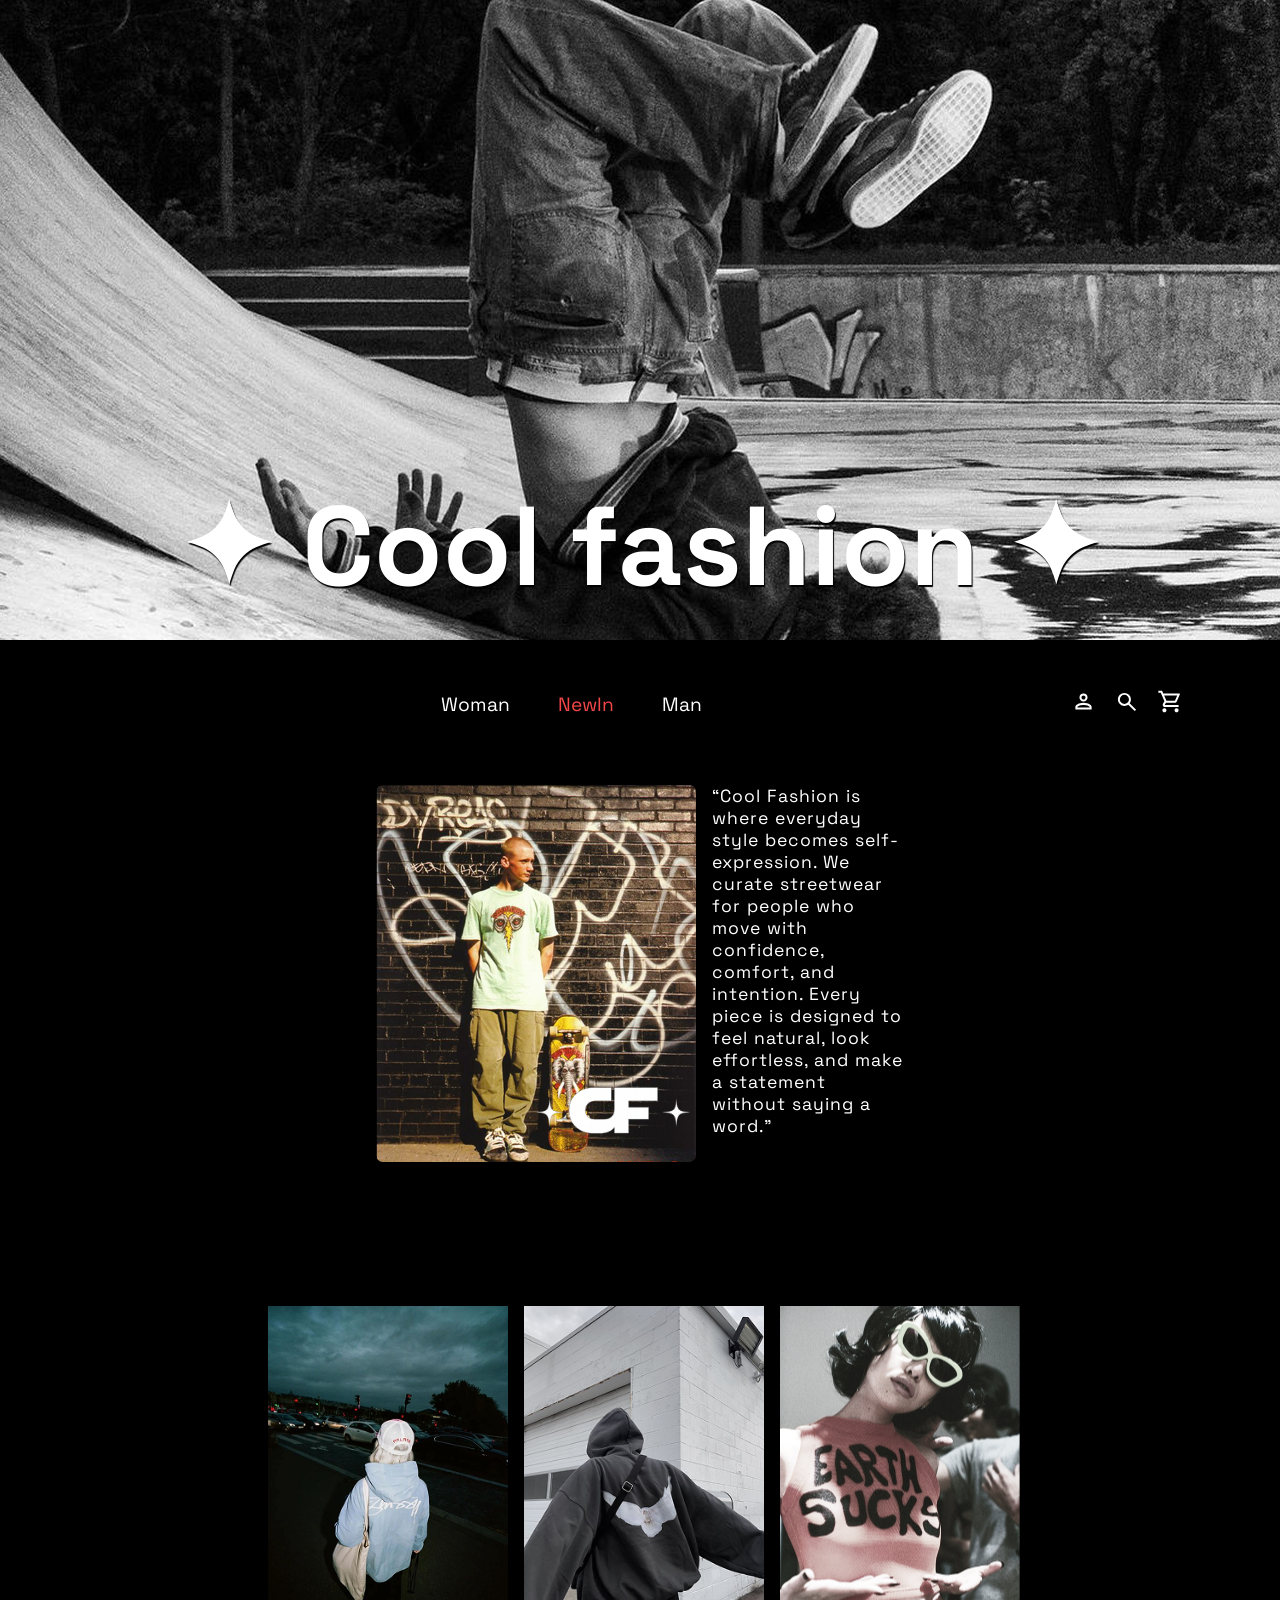
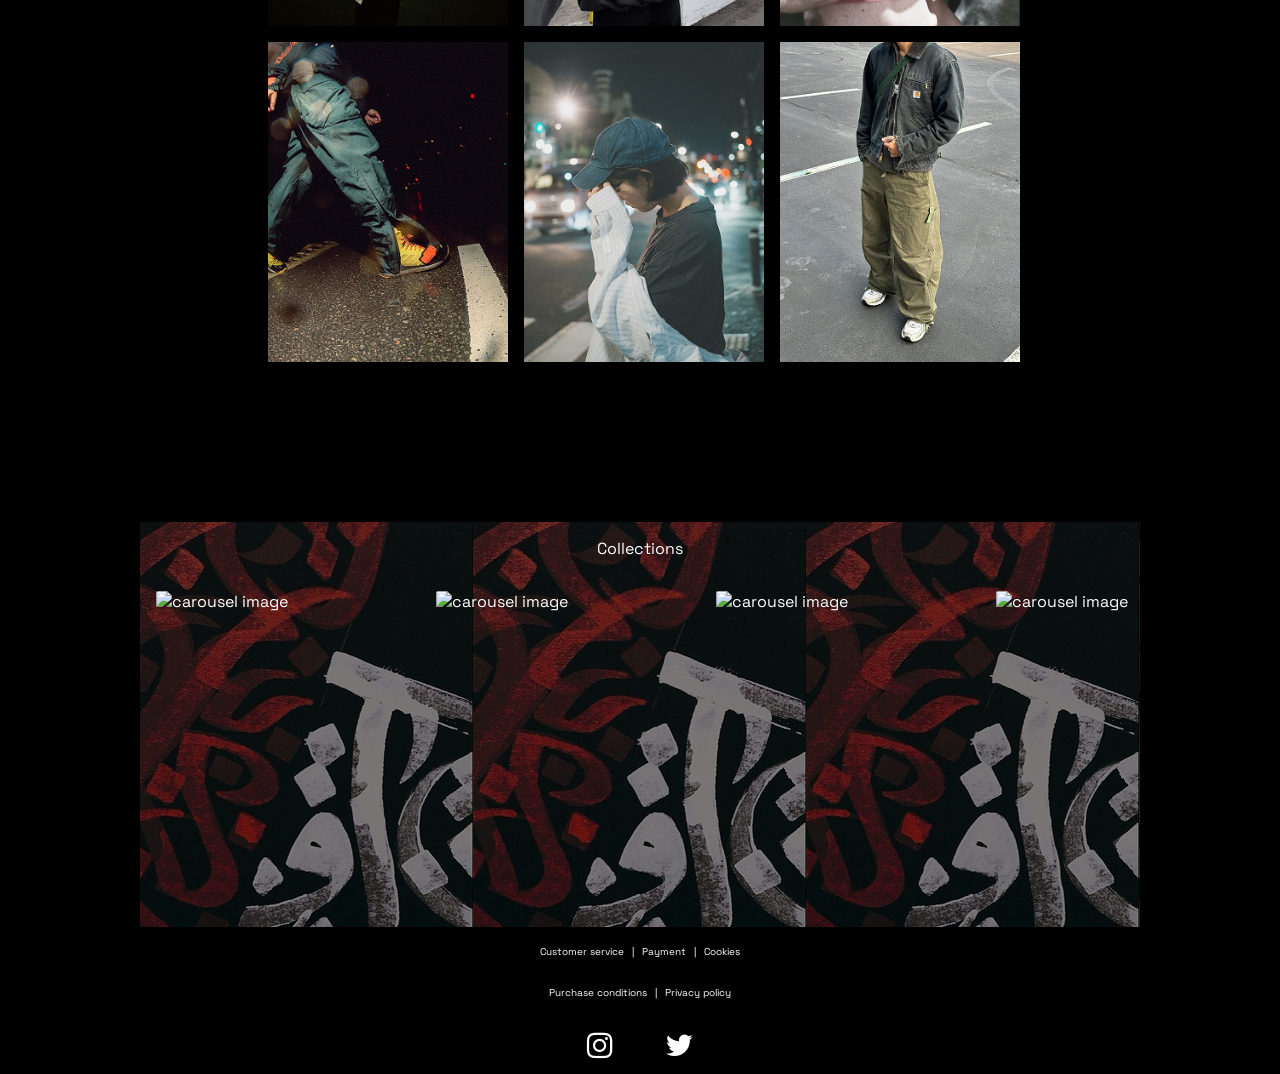
==== commit f897714f: "Final formating and fix errors" ====
--- a/html/index.html
+++ b/html/index.html
@@ -1,353 +1,333 @@
 <!doctype html>
- <html lang="en">
-   <head>
-     <meta charset="UTF-8"/>
-     <meta name="viewport" content="width=device-width, initial-scale=1.0"/>
-     
-     <link href="https://fonts.googleapis.com/css?family=Space Grotesk" rel="stylesheet"/>
-     <link href="https://cdnjs.cloudflare.com/ajax/libs/font-awesome/4.7.0/css/font-awesome.min.css" rel="stylesheet"/>
-     <link href="https://cdnjs.cloudflare.com/ajax/libs/font-awesome/4.7.0/css/font-awesome.min.css" rel="stylesheet"/>
-    
-     <link rel="stylesheet" href="/Css/styles.css" />
-     <link rel="stylesheet" href="/Css/cart.css" />
-     <link rel="stylesheet" href="/Css/searchbar.css" />
-     <link rel="stylesheet" href="/Css/navbarStyle.css" />
-     <link rel="icon" type="image/x-icon" href="/imges/logoPage.png" />
-     
-     <script src="/js/cart.js" type="module"></script>
-     <script src="/js/index.js" type="module"></script>
-     <script src="/js/search.js" type="module"></script>
-     <script src="/js/api.js" type="module"></script>
-
-     <title>Cool fashion</title>
-   </head>
-
-   <body>
-     <header>
-       <div id="headerContainer">
-         <img id="headerImg" src="../imges/image 1.png" alt="" />
-         <h1>✦ Cool fashion ✦</h1>
-       </div>
-
-       <!----- Navigerings-sektionen ---->
-
-       <nav class="navbar">
-         <div class="nav-header">
+<html lang="en">
+  <head>
+    <meta charset="UTF-8" />
+    <meta name="viewport" content="width=device-width, initial-scale=1.0" />
+    <link
+      href="https://fonts.googleapis.com/css?family=Space Grotesk"
+      rel="stylesheet"
+    />
+    <link
+      rel="stylesheet"
+      href="https://cdnjs.cloudflare.com/ajax/libs/font-awesome/4.7.0/css/font-awesome.min.css"
+    />
+    <link
+      rel="stylesheet"
+      href="https://cdnjs.cloudflare.com/ajax/libs/font-awesome/4.7.0/css/font-awesome.min.css"
+    />
+    <link rel="stylesheet" href="../Css/styles.css" />
+    <link rel="stylesheet" href="/Css/cart.css" />
+    <link rel="stylesheet" href="../Css/searchbar.css" />
+    <link rel="stylesheet" href="../Css/navbarStyle.css" />
+    <link rel="icon" type="image/x-icon" href="/imges/logoPage2.png" />
+    <script src="/js/cart.js" type="module"></script>
+    <script src="../js/index.js" type="module"></script>
+    <title>Cool fashion</title>
+    <script src="../js/search.js" type="module"></script>
+    <script src="../js/api.js" type="module"></script>
+  </head>
+
+  <body>
+    <header>
+      <div id="headerContainer">
+        <img id="headerImg" src="../imges/image 1.png" alt="" />
+        <h1>✦ Cool fashion ✦</h1>
+      </div>
+
+      <nav class="navbar">
+        <div class="nav-header">
           <!--Ikonen för hamburgermeny-->
-           <div class="hamburger" id="hamburger">
-             <span class="bar"></span>
-             <span class="bar"></span>
-             <span class="bar"></span>
-           </div>
-         </div>
-
-         <ul class="nav-menu" id="navMenu">
-           <a href="/html/index.html"><img src="../imges/home.svg"></a>
-           <li><a href="#" class="nav-link" id="womanLink">Woman</a></li>
-           <li><a href="#" class="nav-link" id="new-in">NewIn</a></li>
-           <li><a href="#" class="nav-link" id="manLink">Man</a></li>
-        
-           <!--Ikoner och länkar för desktop-->
-           <div class="nav-desktop">
-             <a href="loginPage.html"><img src="../imges/person.svg" /></a>
-             <a id="search-btn"><img src="../imges/search.svg" /></a>
-             <a href="#"><img id="desktop-cart" src="../imges/shopping_cart.svg"/></a>
-           </div>
-
-           <!--Ikoner och länkar för hamburgermeny-->
-           <div class="nav-img">
-             <img src="../imges/person.svg" alt="" />
-             <li class="nav-item"><a href="loginPage.html" class="nav-link">My Account</a></li>
-           </div>
-          
-           <div id="search-btn-menu" class="nav-img">
-             <img src="../imges/search.svg" alt="" />
-             <li class="nav-item"><a href="#" class="nav-link">Search</a></li>
-           </div>
-        
-           <div id="cart" class="nav-img">
-             <img src="../imges/shopping_cart.svg" alt="" />
-             <li class="nav-item"><a href="#" class="nav-link">Shop</a></li>
-           </div>
-         </ul>
-
-         <!-- Dropdown-panel (woman) -->
-         <div class="dropdown-panel" id="womanDropdown">
-           <button class="dropdown-close" aria-label="Stäng">✕</button>
-
-           <div class="dropdown-columns">
-             <div class="dropdown-col">
-               <h4>Clothes</h4>
-               <ul>
-                 <li><a href="category.html">T-Shirt</a></li>
-                 <li><a href="#"></a>Pants</li>
-                 <li><a href="#"></a>Sweatshirt</li>
-                 <li><a href="#"></a>Hoodie</li>
-               </ul>
-             </div>
-             
-             <div class="dropdown-col">
-               <h4>Shoes</h4>
-               <ul>
-                 <li><a href="#"></a>Boots</li>
-                 <li><a href="#"></a>Sneakers</li>
-                 <li><a href="#"></a>Loafers</li>
-               </ul>
-             </div>
-            
-             <div class="dropdown-col">
-               <h4>Accessories</h4>
-               <ul>
-                 <li><a href="#"></a>Headwear</li>
-                 <li><a href="#"></a>Bags</li>
-                 <li><a href="#"></a>Jewelry</li>
-               </ul>
-             </div>
-           </div>
-            
-           <!-- Bild i dropdown -->
-           <img class="dropdown-image" src="../imges/nav-woman.png" alt="" />
-         </div>
-
-         <!-- Dropdown-panel (man) -->
-         <div class="dropdown-panel" id="manDropdown">
-           <button class="dropdown-close" aria-label="Stäng">✕</button>
-
-           <div class="dropdown-columns">
-             <div class="dropdown-col">
-               <h4>Clothes</h4>
-               <ul>
-                 <li><a href="/html/category.html">T-Shirt</a></li>
-                 <li><a href="#"></a>Pants</li>
-                 <li><a href="#"></a>Sweatshirt</li>
-                 <li><a href="#"></a>Hoodie</li>
-               </ul>
-             </div>
-             
-             <div class="dropdown-col">
-               <h4>Shoes</h4>
-               <ul>
-                 <li><a href="#"></a>Boots</li>
-                 <li><a href="#"></a>Sneakers</li>
-                 <li><a href="#"></a>Loafers</li>
-               </ul>
-             </div>
-             
-             <div class="dropdown-col">
-               <h4>Accessories</h4>
-               <ul>
-                 <li><a href="#"></a>Headwear</li>
-                 <li><a href="#"></a>Bags</li>
-                 <li><a href="#"></a>Jewelry</li>
-               </ul>
-             </div>
-           </div>
-           
-           <!-- Bild i dropdown -->
-           <img class="dropdown-image" src="../imges/nav-man.png" alt="" />
-         </div>
-       </nav>
-     </header>
-    
-     
-     <!-- Gör varukorgen aktiv på alla sidor -->
-     <section id="cart-section">
-       <div id="cart-continer">
-         <button id="exit-cart">X</button>
-         <div id="cart-content"></div>
-         <button id="checkoutBtn"><a href="./shoppingcart.html">Checkout</a></button>
-       </div>
-     </section>
-    
-
-     <main>
-
-       <!---- Aktiverar specifik produkt i SÖK-funktionen  --> 
-       <div id="search-modal">
-         <button id="close-btn">
-           <svg
-             xmlns="http://www.w3.org/2000/svg"
-             height="24px"
-             viewBox="0 -960 960 960"
-             width="24px"
-             fill="#D9D9D9"
-             >
-             <path d="m256-200-56-56 224-224-224-224 56-56 224 224 224-224 56 56-224 224 224 224-56 56-224-224-224 224Z"/>
-           </svg>
-         </button>
-        
-         <div id="logo-wrapper">
-           <img
-             id="logo1-search-img"
-             src="../imges/ChatGPT Image 23 jan. 2026 12_25_24 1.png"
-             alt=""
-           />
-           <img
-             id="logo2-search-img"
-             src="../imges/ChatGPT Image 23 jan. 2026 12_25_24 1.png"
-             alt=""
-           />
-         </div>
-        
-         <div id="searchbar-container">
-           <img id="search-img" src="../imges/image 33 (1).png" alt="" />
-           <input id="searchbar" />
-           <div id="search-result-container">
-             <ul id="categorie-ul">
-               <li><a href="#">T-shirt</a></li>
-               <li><a href="#">Hoodie</a></li>
-               <li><a href="#">Pants</a></li>
-               <li><a href="#">Accessories</a></li>
-               <li><a href="#">Jeans</a></li>
-               <li><a href="#">Shoes</a></li>
-               <li><a id="search-result" href="productPage.html">Cargo Pants</a></li>
-             </ul>
-            
-             <ul id="api-search-results"></ul>
-           </div>
-         </div>
-        
-         <div id="modal-products">
-           <div id="trending-product">
-             <p>Trending Products</p>
-             <img class="modal-img" src="../imges/Group.png" alt="" />
-             <img class="modal-img" src="../imges/Group-6.png" alt="" />
-           </div>
-           <div id="recent-product">
-             <p>Recently Viewed</p>
-             <img class="modal-img" src="../imges/Group-10.png" alt="" />
-             <img class="modal-img" src="../imges/Group-3.png" alt="" />
-           </div>
-         </div>
-       </div>
-      
-       <!---- HERO-sektionen och bild-galleri ---->
-       <section id="hero">
-         <div id="hero-image">
-           <div id="crop">
-             <img src="../imges/Hero-image.png" alt="Hero Image" />
-             <img
-               id="accent-img"
-               src="../imges/ChatGPT Image 23 jan. 2026 12_25_24 1.png"
-               alt="Hero Image"
-             />
-           </div>
-         </div>
-        
-         <div id="hero-text">
-           <p>
-             “Cool Fashion is where everyday style becomes self-expression. We
-             curate streetwear for people who move with confidence, comfort, and
-             intention. Every piece is designed to feel natural, look effortless,
-             and make a statement without saying a word.”
-           </p>
-         </div>
-       </section>
-      
-       <section id="main">
-         <div id="bentoContainer">
-           <img
-             class="bentoImg"
-             src="../imges/Group-10.png"
-             alt=""
-             style="grid-area: box-1"
-           />
-           <img
-             class="bentoImg"
-             src="../imges/Group-3.png"
-             alt=""
-             style="grid-area: box-3"
-           />
-           <img
-             class="bentoImg"
-             src="../imges/image 33 (1).png"
-             alt=""
-             style="grid-area: box-4"
-           />
-           <img
-             class="bentoImg"
-             src="../imges/Group-13.png"
-             alt=""
-             style="grid-area: box-5"
-           />
-           <img
-             class="bentoImg"
-             src="../imges/Group-6.png"
-             alt=""
-             style="grid-area: box-6"
-           />
-           <img
-             class="bentoImg"
-             src="../imges/Group-7.png"
-             alt=""
-             style="grid-area: box-7"
-           />
-         </div>
-       </section>
-     </main>
-    
-     <!---- Bild-karusellen i footer-sektionen ---->
-     <footer>
-       <!-- karusell -->
-       <div class="carousel">
-         <p>Collections</p>
-         <div class="carousel-gallery">
-           <div class="carousel-item">
-             <div>
-               <img src="../imges/group-4.png" alt="carousel image" />
-             </div>
-           </div>
-           
-           <div class="carousel-item">
-             <div>
-               <img src="../imges/group-5.png" alt="carousel image" />
-             </div>
-           </div>
-           
-           <div class="carousel-item">
-             <div>
-               <img src="../imges/group-6.png" alt="carousel image" />
-             </div>
-           </div>
-           
-           <div class="carousel-item">
-             <div>
-               <img src="../imges/group-7.png" alt="carousel image" />
-             </div>
-           </div>
-           
-           <div class="carousel-item">
-             <div>
-               <img src="../imges/group-8.png" alt="carousel image" />
-             </div>
-           </div>
-         </div>
-       </div>
-      
-        <div id="footer-list">
-          <ul>
-            <li>Customer service</li>
-            <p>|</p>
-            <li>Payment</li>
-            <p>|</p>
-            <li>Cookies</li>
-          </ul>
-         
-          <ul>         
-            <li>Purchase conditions</li>
-            <p>|</p>
-            <li>Privacy policy</li>
-          </ul>
-       </div>
-      
-       <div id="social-media">
-         <button class="social-media-btn">
-           <i class="fa fa-instagram"></i>
-         </button>
-         <button class="social-media-btn">
-           <i class="fa fa-twitter"></i>
-         </button>
-       </div>
-     </footer>
+          <div class="hamburger" id="hamburger">
+            <span class="bar"></span>
+            <span class="bar"></span>
+            <span class="bar"></span>
+          </div>
+        </div>
+
+        <ul class="nav-menu" id="navMenu">
+          <li><a href="#" class="nav-link" id="womanLink">Woman</a></li>
+          <li><a href="#" class="nav-link" id="new-in">NewIn</a></li>
+          <li><a href="#" class="nav-link" id="manLink">Man</a></li>
+
+          <!--Ikoner och länkar för desktop-->
+          <div class="nav-desktop">
+            <a href="loginPage.html"><img src="../imges/person.svg" /></a>
+            <a id="search-btn"><img src="../imges/search.svg" /></a>
+            <a href="#"
+              ><img id="desktop-cart" src="../imges/shopping_cart.svg"
+            /></a>
+          </div>
+
+          <!--Ikoner och länkar för hamburgermeny-->
+          <div class="nav-img">
+            <img src="../imges/person.svg" alt="" />
+            <li class="nav-item">
+              <a href="loginPage.html" class="nav-link">My Account</a>
+            </li>
+          </div>
+          <div id="search-btn-menu" class="nav-img">
+            <img src="../imges/search.svg" alt="" />
+            <li class="nav-item"><a href="#" class="nav-link">Search</a></li>
+          </div>
+          <div id="cart" class="nav-img">
+            <img src="../imges/shopping_cart.svg" alt="" />
+            <li class="nav-item"><a href="#" class="nav-link">Shop</a></li>
+          </div>
+        </ul>
+
+        <!-- Dropdown-navigering meny (woman) -->
+        <div class="dropdown-panel" id="womanDropdown">
+          <button class="dropdown-close" aria-label="Stäng">✕</button>
+
+          <div class="dropdown-columns">
+            <div class="dropdown-col">
+              <h4>Clothes</h4>
+              <ul>
+                <li><a href="category.html">T-Shirt</a></li>
+                <li><a href="#">Pants</a></li>
+                <li><a href="#">Sweatshirt</a></li>
+                <li><a href="#">Hoodie</a></li>
+              </ul>
+            </div>
+            <div class="dropdown-col">
+              <h4>Shoes</h4>
+              <ul>
+                <li><a href="#">Boots</a></li>
+                <li><a href="#">Sneakers</a></li>
+                <li><a href="#">Loafers</a></li>
+              </ul>
+            </div>
+            <div class="dropdown-col">
+              <h4>Accessories</h4>
+              <ul>
+                <li><a href="#">Headwear</a></li>
+                <li><a href="#">Bags</a></li>
+                <li><a href="#">Jewelry</a></li>
+              </ul>
+            </div>
+          </div>
+          <!-- Bild i dropdown -->
+          <img class="dropdown-image" src="../imges/nav-woman.png" alt="" />
+        </div>
+
+        <!-- Dropdown-navigering meny (man) -->
+        <div class="dropdown-panel" id="manDropdown">
+          <button class="dropdown-close" aria-label="Stäng">✕</button>
+
+          <div class="dropdown-columns">
+            <div class="dropdown-col">
+              <h4>Clothes</h4>
+              <ul>
+                <li><a href="/html/category.html">T-Shirt</a></li>
+                <li><a href="#">Pants</a></li>
+                <li><a href="#">Sweatshirt</a></li>
+                <li><a href="#">Hoodie</a></li>
+              </ul>
+            </div>
+            <div class="dropdown-col">
+              <h4>Shoes</h4>
+              <ul>
+                <li><a href="#">Boots</a></li>
+                <li><a href="#">Sneakers</a></li>
+                <li><a href="#">Loafers</a></li>
+              </ul>
+            </div>
+            <div class="dropdown-col">
+              <h4>Accessories</h4>
+              <ul>
+                <li><a href="#">Headwear</a></li>
+                <li><a href="#">Bags</a></li>
+                <li><a href="#">Jewelry</a></li>
+              </ul>
+            </div>
+          </div>
+          <!-- Bild i dropdown -->
+          <img class="dropdown-image" src="../imges/nav-man.png" alt="" />
+        </div>
+      </nav>
+    </header>
+    <section id="cart-section">
+      <div id="cart-continer">
+        <button id="exit-cart">X</button>
+        <div id="cart-content"></div>
+        <button id="checkoutBtn">
+          <a href="./shoppingcart.html">Checkout</a>
+        </button>
+      </div>
+    </section>
+    <main>
+      <div id="search-modal">
+        <button id="close-btn">
+          <svg
+            xmlns="http://www.w3.org/2000/svg"
+            height="24px"
+            viewBox="0 -960 960 960"
+            width="24px"
+            fill="#D9D9D9"
+          >
+            <path
+              d="m256-200-56-56 224-224-224-224 56-56 224 224 224-224 56 56-224 224 224 224-56 56-224-224-224 224Z"
+            />
+          </svg>
+        </button>
+        <div id="logo-wrapper">
+          <img
+            id="logo1-search-img"
+            src="../imges/ChatGPT Image 23 jan. 2026 12_25_24 1.png"
+            alt=""
+          />
+          <img
+            id="logo2-search-img"
+            src="../imges/ChatGPT Image 23 jan. 2026 12_25_24 1.png"
+            alt=""
+          />
+        </div>
+        <div id="searchbar-container">
+          <img id="search-img" src="../imges/image 33 (1).png" alt="" />
+          <input id="searchbar" />
+          <div id="search-result-container">
+            <ul id="categorie-ul">
+              <li><a href="#">T-shirt</a></li>
+              <li><a href="#">Hoodie</a></li>
+              <li><a href="#">Pants</a></li>
+              <li><a href="#">Accessories</a></li>
+              <li><a href="#">Jeans</a></li>
+              <li><a href="#">Shoes</a></li>
+              <li>
+                <a id="search-result" href="productPage.html">Cargo Pants</a>
+              </li>
+            </ul>
+            <ul id="api-search-results"></ul>
+          </div>
+        </div>
+        <div id="modal-products">
+          <div id="trending-product">
+            <p>Trending Products</p>
+            <img class="modal-img" src="../imges/Group.png" alt="" />
+            <img class="modal-img" src="../imges/Group-6.png" alt="" />
+          </div>
+          <div id="recent-product">
+            <p>Recently Viewed</p>
+            <img class="modal-img" src="../imges/Group-10.png" alt="" />
+            <img class="modal-img" src="../imges/Group-3.png" alt="" />
+          </div>
+        </div>
+      </div>
+      <section id="hero">
+        <div id="hero-image">
+          <div id="crop">
+            <img src="../imges/Hero-image.png" alt="Hero Image" />
+            <img
+              id="accent-img"
+              src="../imges/ChatGPT Image 23 jan. 2026 12_25_24 1.png"
+              alt="Hero Image"
+            />
+          </div>
+        </div>
+        <div id="hero-text">
+          <p>
+            “Cool Fashion is where everyday style becomes self-expression. We
+            curate streetwear for people who move with confidence, comfort, and
+            intention. Every piece is designed to feel natural, look effortless,
+            and make a statement without saying a word.”
+          </p>
+        </div>
+      </section>
+      <section id="main">
+        <div id="bentoContainer">
+          <img
+            class="bentoImg"
+            src="../imges/Group-10.png"
+            alt=""
+            style="grid-area: box-1"
+          />
+          <img
+            class="bentoImg"
+            src="../imges/Group-3.png"
+            alt=""
+            style="grid-area: box-3"
+          />
+          <img
+            class="bentoImg"
+            src="../imges/image 33 (1).png"
+            alt=""
+            style="grid-area: box-4"
+          />
+          <img
+            class="bentoImg"
+            src="../imges/Group-13.png"
+            alt=""
+            style="grid-area: box-5"
+          />
+          <img
+            class="bentoImg"
+            src="../imges/Group-6.png"
+            alt=""
+            style="grid-area: box-6"
+          />
+          <img
+            class="bentoImg"
+            src="../imges/Group-9.png"
+            alt=""
+            style="grid-area: box-7"
+          />
+        </div>
+      </section>
+    </main>
+    <footer>
+      <!-- karusell -->
+      <div class="carousel">
+        <p>Collections</p>
+        <div class="carousel-gallery">
+          <div class="carousel-item">
+            <div>
+              <img src="../imges/group-4.png" alt="carousel image" />
+            </div>
+          </div>
+          <div class="carousel-item">
+            <div>
+              <img src="../imges/group-3.png" alt="carousel image" />
+            </div>
+          </div>
+          <div class="carousel-item">
+            <div>
+              <img src="../imges/group-6.png" alt="carousel image" />
+            </div>
+          </div>
+          <div class="carousel-item">
+            <div>
+              <img src="../imges/group-12.png" alt="carousel image" />
+            </div>
+          </div>
+          <div class="carousel-item">
+            <div>
+              <img src="../imges/group-8.png" alt="carousel image" />
+            </div>
+          </div>
+        </div>
+      </div>
+      <div id="footer-list">
+        <ul>
+          <li>Customer service</li>
+          <p>|</p>
+          <li>Payment</li>
+          <p>|</p>
+          <li>Cookies</li>
+        </ul>
+        <ul>
+          <li>Purchase conditions</li>
+          <p>|</p>
+          <li>Privacy policy</li>
+        </ul>
+      </div>
+      <div id="social-media">
+        <button class="social-media-btn">
+          <i class="fa fa-instagram"></i>
+        </button>
+        <button class="social-media-btn">
+          <i class="fa fa-twitter"></i>
+        </button>
+      </div>
+    </footer>
   </body>
-</html>+</html>
--- a/Css/styles.css
+++ b/Css/styles.css
@@ -1,7 +1,7 @@
-@import url('https://fonts.googleapis.com/css2?family=Fira+Code:wght@400;700&display=swap');
+@import url("https://fonts.googleapis.com/css2?family=Fira+Code:wght@400;700&display=swap");
 
 * {
-    font-family: space grotesk; 
+  font-family: space grotesk;
 }
 
 :root {
@@ -9,16 +9,12 @@
   --primaryColor: white;
 }
 
-* {
-    font-family: space grotesk; 
-}
-
 body {
   margin: 0;
   width: 100%;
   color: var(--primaryColor);
   background-color: var(--bgColor);
-  overflow-x: hidden
+  overflow-x: hidden;
 }
 
 #hero {
@@ -65,7 +61,7 @@
   text-shadow: 1px 2px 1px black;
   color: var(--primaryColor);
   cursor: pointer;
-} 
+}
 
 #main {
   display: flex;
@@ -126,10 +122,6 @@
   padding: 0;
   margin: 0;
   font-size: 0.7rem;
-}
-
-footer {
-  font-family: "Space Grotesk";
 }
 
 .carousel {
@@ -160,12 +152,9 @@
   overflow-x: scroll;
   scrollbar-width: thin;
   scrollbar-color: var(--primaryColor) transparent;
-  
-
   height: 100%;
   scroll-snap-type: both mandatory;
 }
-
 
 .carousel-item {
   scroll-snap-align: center; /* centrerar bild */
@@ -176,7 +165,7 @@
   border-radius: 2px;
   width: 150px;
   height: 200px;
-
+  box-sizing: border-box;
 }
 
 #footer-list ul {
@@ -223,7 +212,6 @@
   background: black;
 }
 @media screen and (min-width: 376px) {
-  
   #bentoContainer {
     margin-top: 5rem;
     display: grid;
@@ -242,7 +230,6 @@
   }
 }
 @media screen and (min-width: 667px) {
-   
   #bentoContainer {
     grid-template-columns: 1fr 1fr 1fr;
     max-width: 771px;
@@ -252,10 +239,8 @@
       "box-5 box-6 box-7";
   }
   #headerImg {
-  
-  height: 25rem;
-  
-}
+    height: 25rem;
+  }
   #crop {
     width: 20rem;
   }
@@ -274,50 +259,39 @@
   #headerContainer > h1 {
     font-size: 3em;
     top: 18rem;
-    
-  }
-   #headerContainer > a h1 {
+  }
+  #headerContainer > a h1 {
     font-size: 3em;
     top: 18rem;
-    
   }
   .carousel-gallery {
-  
-  grid-template-columns: repeat(25, 17rem);
-  grid-template-rows: 20rem;
-
-}
-.carousel {
-  max-width: 1000px;
-}
-.carousel-item img {
-  width:15rem;
-  height: 19rem;
-  
-}
-.bentoImg{
-        width:15rem;
-        height: 20rem;
-    }
-
+    grid-template-columns: repeat(25, 17rem);
+    grid-template-rows: 20rem;
+  }
+  .carousel {
+    max-width: 1000px;
+  }
+  .carousel-item img {
+    width: 15rem;
+    height: 19rem;
+  }
+  .bentoImg {
+    width: 15rem;
+    height: 20rem;
+  }
 }
 
 @media screen and (min-width: 875px) {
-    #headerContainer > h1 {
-    
+  #headerContainer > h1 {
     top: 25rem;
     font-size: 7rem;
-    
-  }
-   #headerContainer > a h1 {
-    
+  }
+  #headerContainer > a h1 {
     top: 30rem;
-    
   }
   #headerImg {
-  height: 40rem;
-  
-}
+    height: 40rem;
+  }
   footer {
     display: flex;
     flex-direction: column;
--- a/Css/cart.css
+++ b/Css/cart.css
@@ -2,6 +2,10 @@
   --bgColor: black;
   --primaryColor: white;
   --greenBtnColor: rgb(68, 255, 0);
+}
+
+* {
+    font-family: space grotesk;
 }
 #cart-section{
     display: flex;
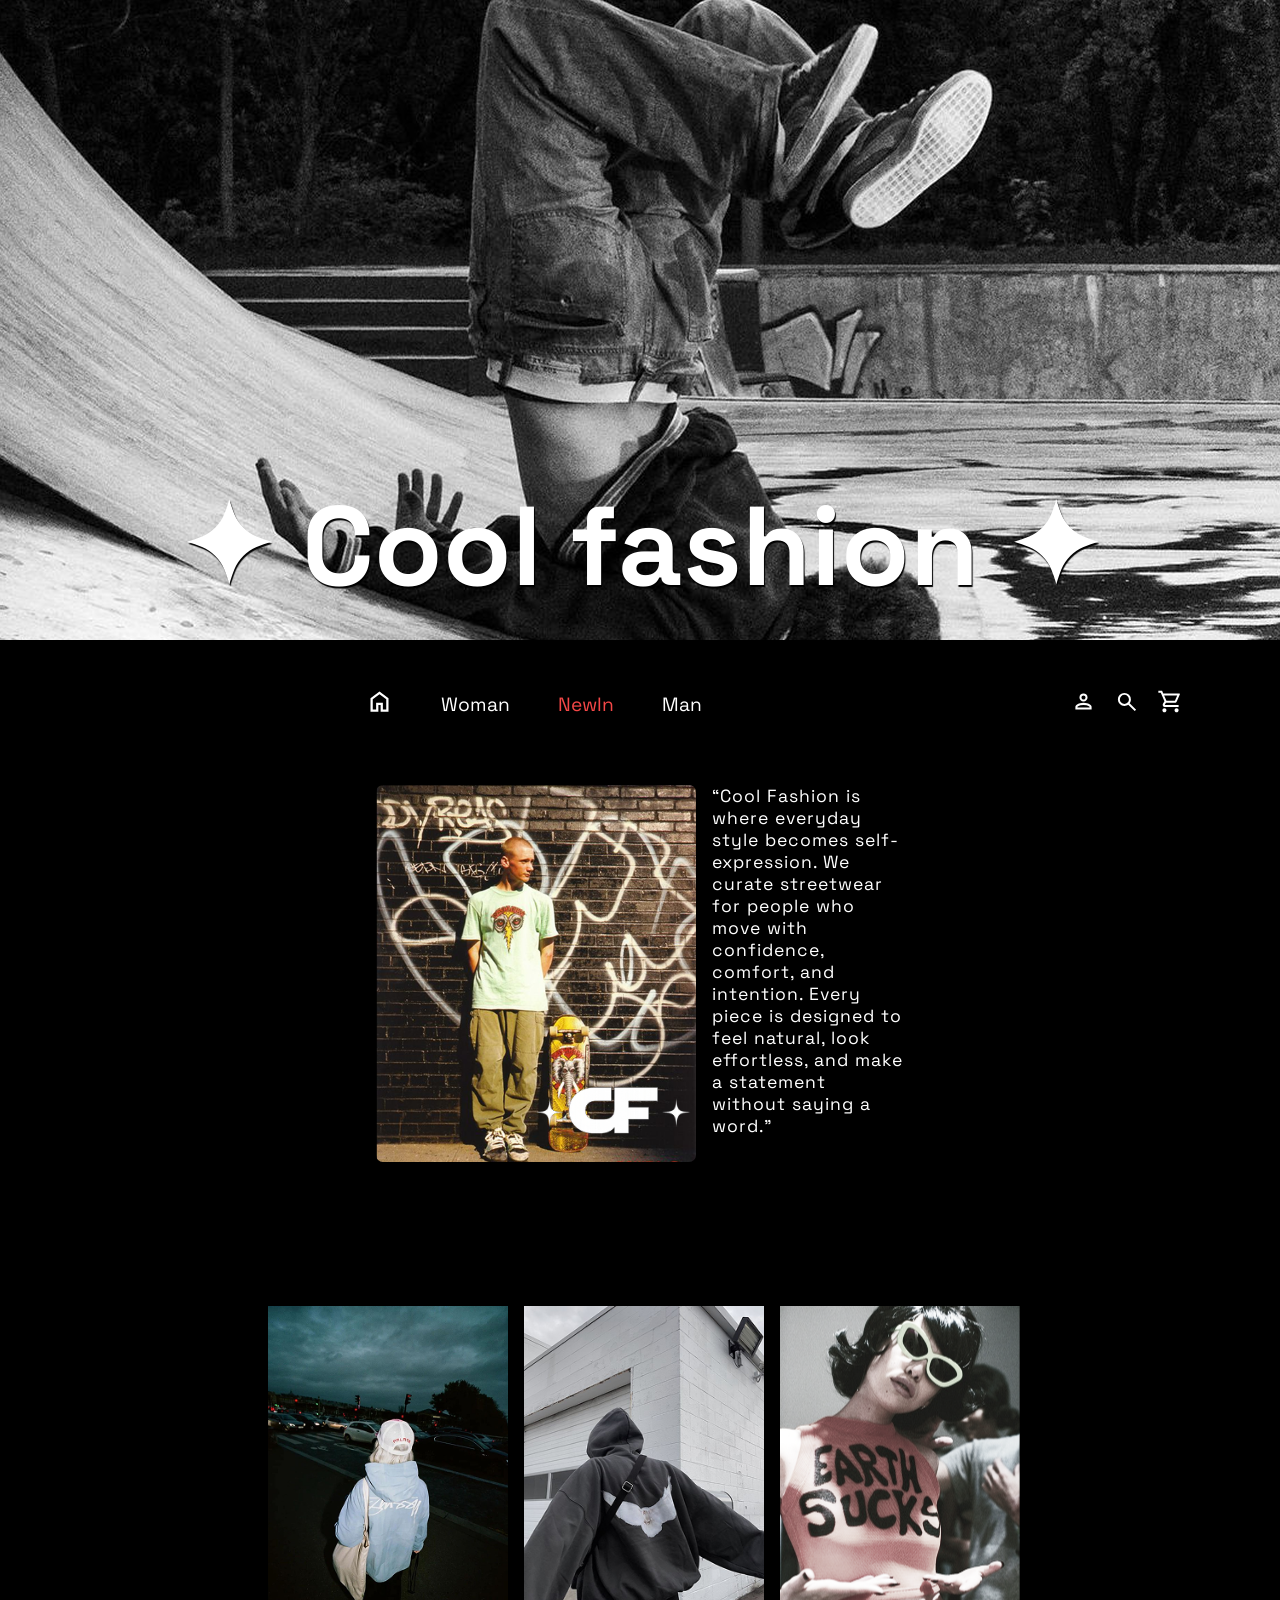
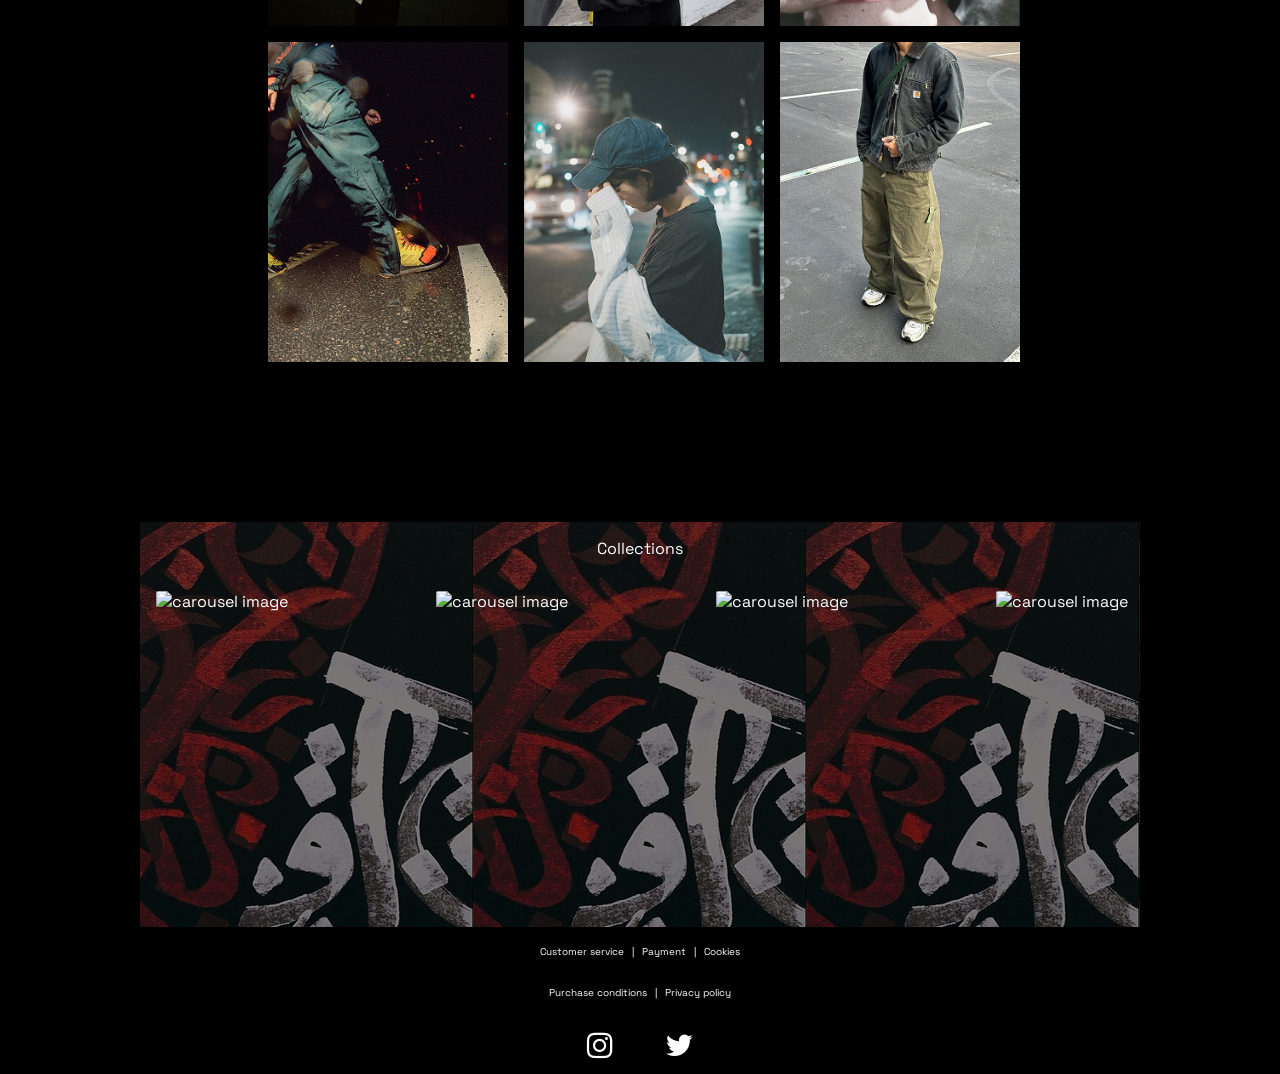
==== commit d6e74e24: "Final formating and fix errors" ====
--- a/html/index.html
+++ b/html/index.html
@@ -3,28 +3,31 @@
   <head>
     <meta charset="UTF-8" />
     <meta name="viewport" content="width=device-width, initial-scale=1.0" />
+
     <link
       href="https://fonts.googleapis.com/css?family=Space Grotesk"
       rel="stylesheet"
     />
     <link
+      href="https://cdnjs.cloudflare.com/ajax/libs/font-awesome/4.7.0/css/font-awesome.min.css"
       rel="stylesheet"
-      href="https://cdnjs.cloudflare.com/ajax/libs/font-awesome/4.7.0/css/font-awesome.min.css"
     />
     <link
+      href="https://cdnjs.cloudflare.com/ajax/libs/font-awesome/4.7.0/css/font-awesome.min.css"
       rel="stylesheet"
-      href="https://cdnjs.cloudflare.com/ajax/libs/font-awesome/4.7.0/css/font-awesome.min.css"
     />
-    <link rel="stylesheet" href="../Css/styles.css" />
+
+    <link rel="stylesheet" href="/Css/styles.css" />
     <link rel="stylesheet" href="/Css/cart.css" />
     <link rel="stylesheet" href="../Css/searchbar.css" />
     <link rel="stylesheet" href="../Css/navbarStyle.css" />
     <link rel="icon" type="image/x-icon" href="/imges/logoPage2.png" />
     <script src="/js/cart.js" type="module"></script>
-    <script src="../js/index.js" type="module"></script>
+    <script src="/js/index.js" type="module"></script>
+    <script src="/js/search.js" type="module"></script>
+    <script src="/js/api.js" type="module"></script>
+
     <title>Cool fashion</title>
-    <script src="../js/search.js" type="module"></script>
-    <script src="../js/api.js" type="module"></script>
   </head>
 
   <body>
@@ -33,6 +36,8 @@
         <img id="headerImg" src="../imges/image 1.png" alt="" />
         <h1>✦ Cool fashion ✦</h1>
       </div>
+
+      <!----- Navigerings-sektionen ---->
 
       <nav class="navbar">
         <div class="nav-header">
@@ -45,6 +50,7 @@
         </div>
 
         <ul class="nav-menu" id="navMenu">
+          <a href="/html/index.html"><img src="../imges/home.svg" /></a>
           <li><a href="#" class="nav-link" id="womanLink">Woman</a></li>
           <li><a href="#" class="nav-link" id="new-in">NewIn</a></li>
           <li><a href="#" class="nav-link" id="manLink">Man</a></li>
@@ -75,7 +81,7 @@
           </div>
         </ul>
 
-        <!-- Dropdown-navigering meny (woman) -->
+        <!-- Dropdown-panel (woman) -->
         <div class="dropdown-panel" id="womanDropdown">
           <button class="dropdown-close" aria-label="Stäng">✕</button>
 
@@ -89,6 +95,7 @@
                 <li><a href="#">Hoodie</a></li>
               </ul>
             </div>
+
             <div class="dropdown-col">
               <h4>Shoes</h4>
               <ul>
@@ -97,6 +104,7 @@
                 <li><a href="#">Loafers</a></li>
               </ul>
             </div>
+
             <div class="dropdown-col">
               <h4>Accessories</h4>
               <ul>
@@ -106,11 +114,12 @@
               </ul>
             </div>
           </div>
+
           <!-- Bild i dropdown -->
           <img class="dropdown-image" src="../imges/nav-woman.png" alt="" />
         </div>
 
-        <!-- Dropdown-navigering meny (man) -->
+        <!-- Dropdown-panel (man) -->
         <div class="dropdown-panel" id="manDropdown">
           <button class="dropdown-close" aria-label="Stäng">✕</button>
 
@@ -124,6 +133,7 @@
                 <li><a href="#">Hoodie</a></li>
               </ul>
             </div>
+
             <div class="dropdown-col">
               <h4>Shoes</h4>
               <ul>
@@ -132,6 +142,7 @@
                 <li><a href="#">Loafers</a></li>
               </ul>
             </div>
+
             <div class="dropdown-col">
               <h4>Accessories</h4>
               <ul>
@@ -141,11 +152,14 @@
               </ul>
             </div>
           </div>
+
           <!-- Bild i dropdown -->
           <img class="dropdown-image" src="../imges/nav-man.png" alt="" />
         </div>
       </nav>
     </header>
+
+    <!-- Gör varukorgen aktiv på alla sidor -->
     <section id="cart-section">
       <div id="cart-continer">
         <button id="exit-cart">X</button>
@@ -155,7 +169,9 @@
         </button>
       </div>
     </section>
+
     <main>
+      <!---- Aktiverar specifik produkt i SÖK-funktionen  -->
       <div id="search-modal">
         <button id="close-btn">
           <svg
@@ -170,6 +186,7 @@
             />
           </svg>
         </button>
+
         <div id="logo-wrapper">
           <img
             id="logo1-search-img"
@@ -182,6 +199,7 @@
             alt=""
           />
         </div>
+
         <div id="searchbar-container">
           <img id="search-img" src="../imges/image 33 (1).png" alt="" />
           <input id="searchbar" />
@@ -197,9 +215,11 @@
                 <a id="search-result" href="productPage.html">Cargo Pants</a>
               </li>
             </ul>
+
             <ul id="api-search-results"></ul>
           </div>
         </div>
+
         <div id="modal-products">
           <div id="trending-product">
             <p>Trending Products</p>
@@ -213,6 +233,8 @@
           </div>
         </div>
       </div>
+
+      <!---- HERO-sektionen och bild-galleri ---->
       <section id="hero">
         <div id="hero-image">
           <div id="crop">
@@ -224,6 +246,7 @@
             />
           </div>
         </div>
+
         <div id="hero-text">
           <p>
             “Cool Fashion is where everyday style becomes self-expression. We
@@ -233,6 +256,7 @@
           </p>
         </div>
       </section>
+
       <section id="main">
         <div id="bentoContainer">
           <img
@@ -274,6 +298,8 @@
         </div>
       </section>
     </main>
+
+    <!---- Bild-karusellen i footer-sektionen ---->
     <footer>
       <!-- karusell -->
       <div class="carousel">
@@ -284,21 +310,25 @@
               <img src="../imges/group-4.png" alt="carousel image" />
             </div>
           </div>
+
           <div class="carousel-item">
             <div>
               <img src="../imges/group-3.png" alt="carousel image" />
             </div>
           </div>
+
           <div class="carousel-item">
             <div>
               <img src="../imges/group-6.png" alt="carousel image" />
             </div>
           </div>
+
           <div class="carousel-item">
             <div>
               <img src="../imges/group-12.png" alt="carousel image" />
             </div>
           </div>
+
           <div class="carousel-item">
             <div>
               <img src="../imges/group-8.png" alt="carousel image" />
@@ -314,12 +344,14 @@
           <p>|</p>
           <li>Cookies</li>
         </ul>
+
         <ul>
           <li>Purchase conditions</li>
           <p>|</p>
           <li>Privacy policy</li>
         </ul>
       </div>
+
       <div id="social-media">
         <button class="social-media-btn">
           <i class="fa fa-instagram"></i>
